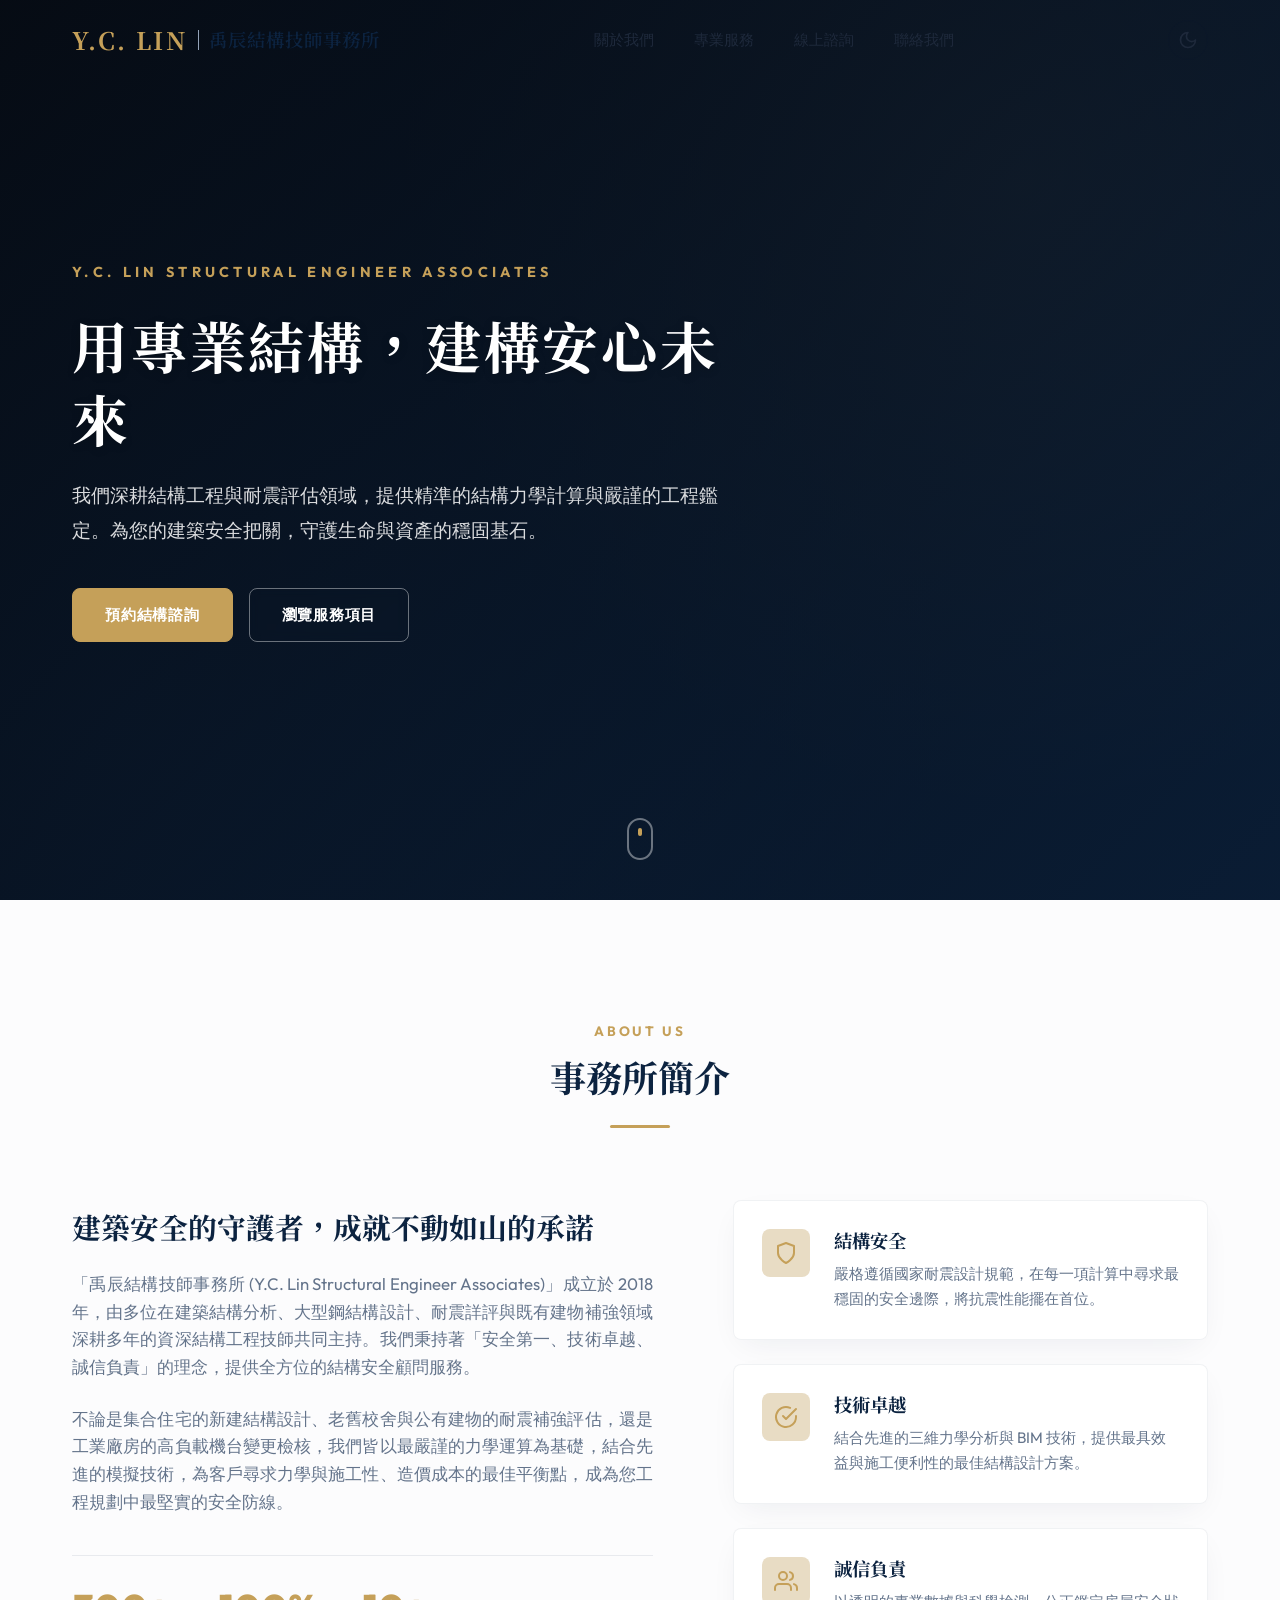
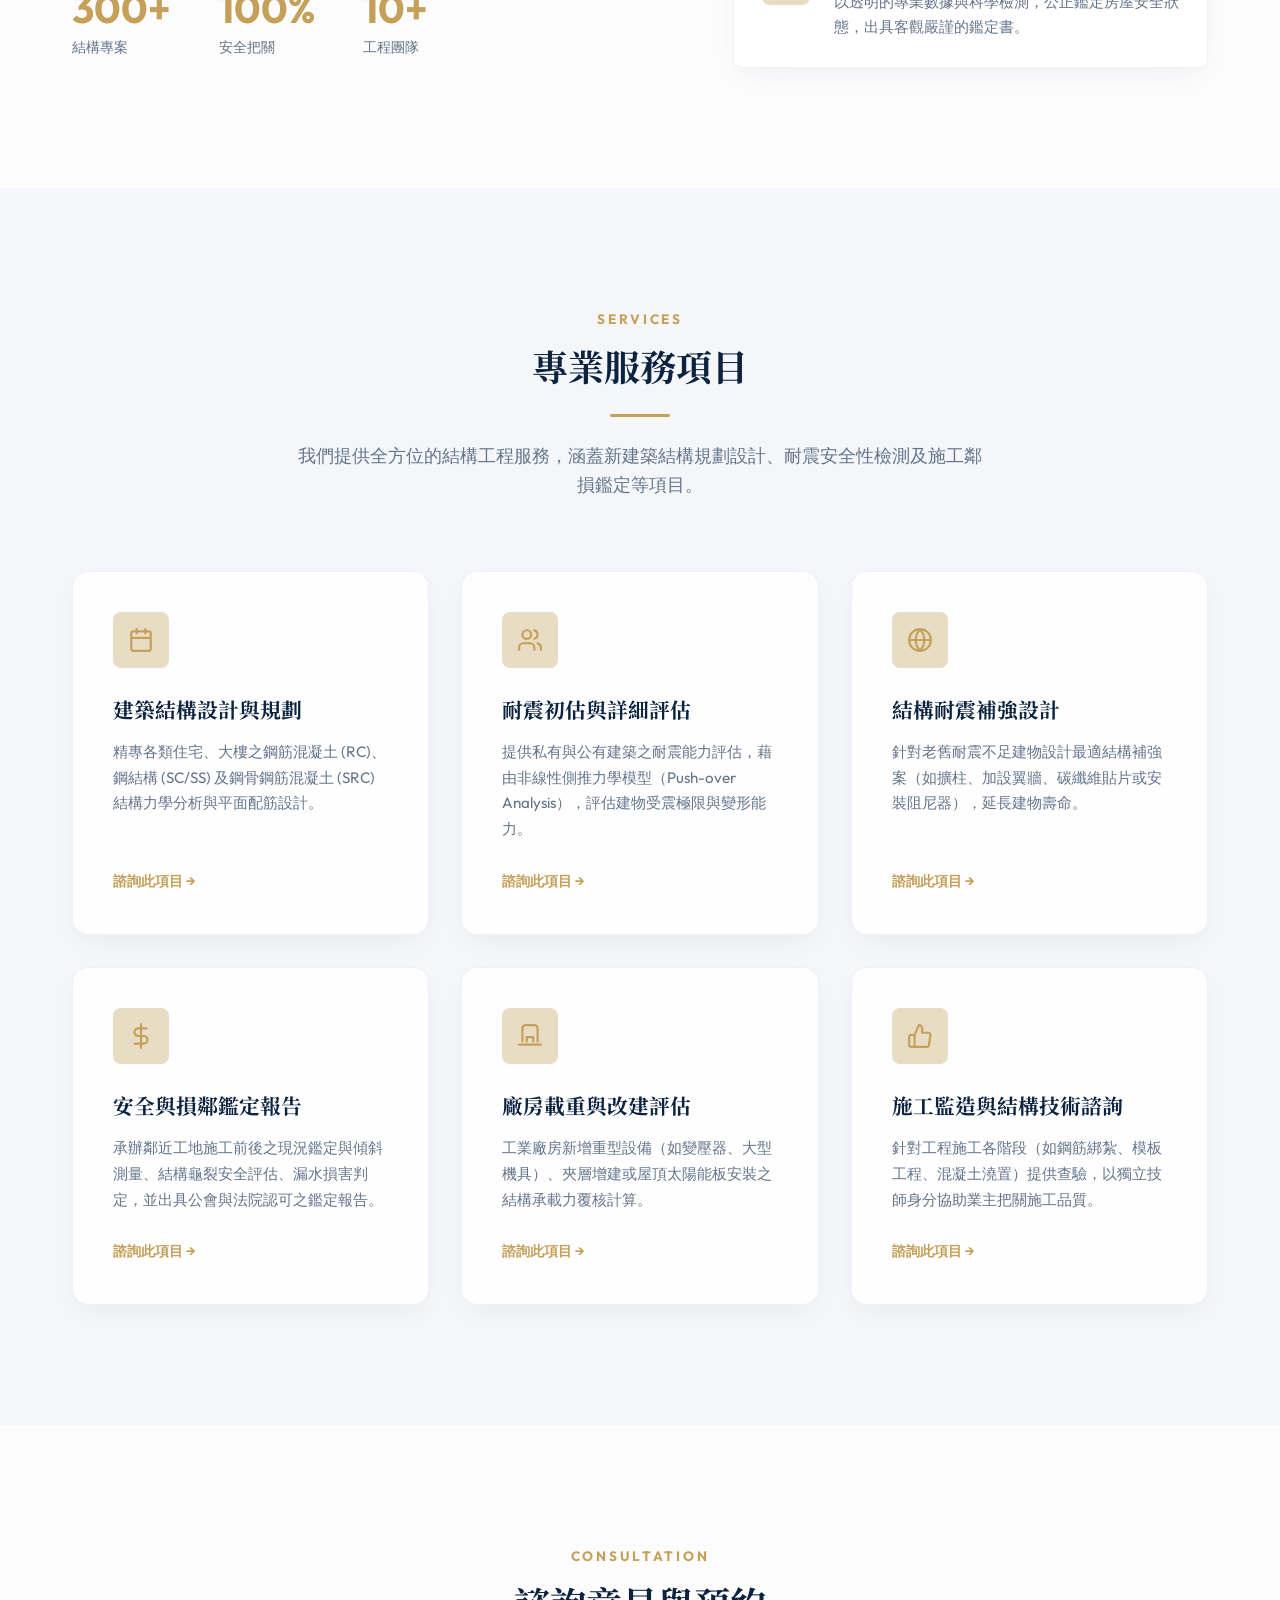
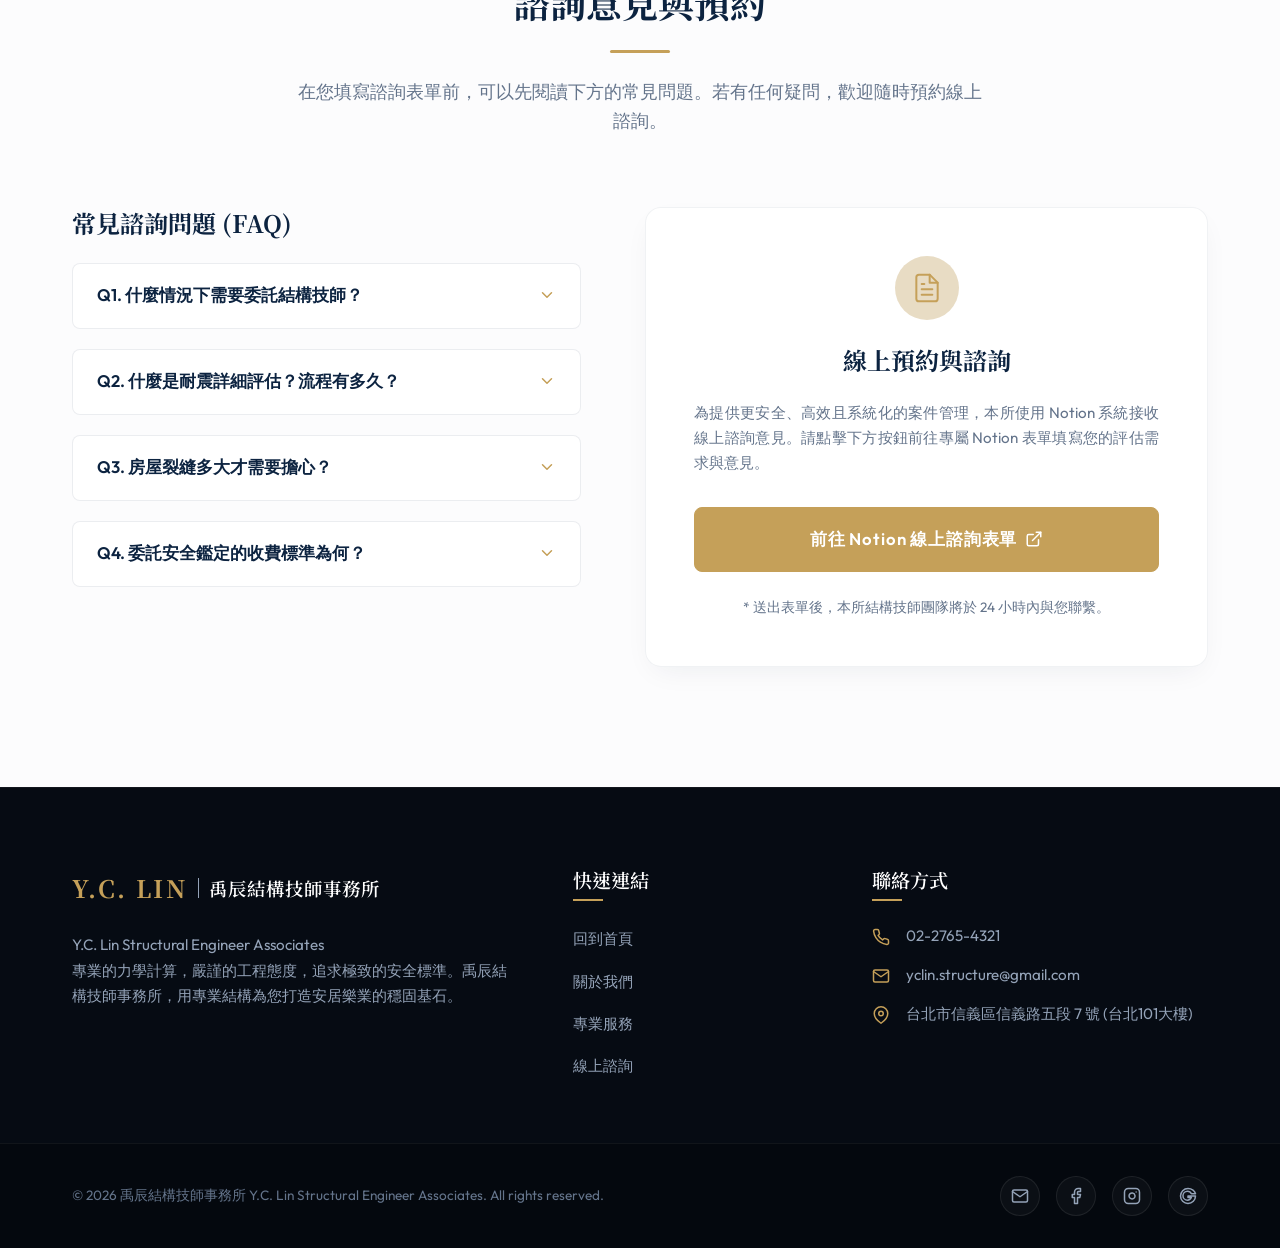
==== index.html @ 9cca3ac1 "add current web files" ====
<!DOCTYPE html>
<html lang="zh-TW">
<head>
    <meta charset="UTF-8">
    <meta name="viewport" content="width=device-width, initial-scale=1.0">
    <meta name="description" content="禹辰結構技師事務所 (Y.C. Lin Structural Engineer Associates) - 提供專業建築結構設計、耐震能力評估、結構補強、安全與損鄰鑑定及施工監造服務。">
    <title>禹辰結構技師事務所 | Y.C. Lin Structural Engineer Associates</title>
    <!-- Google Fonts -->
    <link rel="preconnect" href="https://fonts.googleapis.com">
    <link rel="preconnect" href="https://fonts.gstatic.com" crossorigin>
    <link href="https://fonts.googleapis.com/css2?family=Montserrat:wght@300;400;500;600;700&family=Noto+Serif+TC:wght@400;600;700&family=Outfit:wght@300;400;500;600;700&display=swap" rel="stylesheet">
    <!-- CSS Stylesheet -->
    <link rel="stylesheet" href="style.css">
</head>
<body>
    <!-- Navigation Bar -->
    <header class="navbar-container" id="home">
        <div class="navbar-content max-width-wrapper">
            <a href="#home" class="logo-link">
                <span class="logo-text-en">Y.C. LIN</span>
                <span class="logo-divider"></span>
                <span class="logo-text-zh">禹辰結構技師事務所</span>
            </a>
            
            <nav class="nav-menu" id="navMenu">
                <a href="#about" class="nav-link">關於我們</a>
                <a href="#services" class="nav-link">專業服務</a>
                <a href="#consultation" class="nav-link">線上諮詢</a>
                <a href="#contact" class="nav-link">聯絡我們</a>
            </nav>

            <div class="nav-actions">
                <!-- Theme Toggle Button -->
                <button id="themeToggle" class="theme-toggle-btn" aria-label="切換深淺色主題">
                    <!-- Sun Icon -->
                    <svg class="sun-icon" xmlns="http://www.w3.org/2000/svg" viewBox="0 0 24 24" fill="none" stroke="currentColor" stroke-width="2" stroke-linecap="round" stroke-linejoin="round">
                        <circle cx="12" cy="12" r="4"></circle>
                        <path d="M12 2v2"></path>
                        <path d="M12 20v2"></path>
                        <path d="M4.93 4.93l1.41 1.41"></path>
                        <path d="M17.66 17.66l1.41 1.41"></path>
                        <path d="M2 12h2"></path>
                        <path d="M20 12h2"></path>
                        <path d="M6.34 17.66l-1.41 1.41"></path>
                        <path d="M19.07 4.93l-1.41 1.41"></path>
                    </svg>
                    <!-- Moon Icon -->
                    <svg class="moon-icon" xmlns="http://www.w3.org/2000/svg" viewBox="0 0 24 24" fill="none" stroke="currentColor" stroke-width="2" stroke-linecap="round" stroke-linejoin="round">
                        <path d="M12 3a6 6 0 0 0 9 9 9 9 0 1 1-9-9Z"></path>
                    </svg>
                </button>
                
                <!-- Mobile Menu Button -->
                <button class="mobile-menu-btn" id="mobileMenuBtn" aria-label="開啟選單">
                    <span class="hamburger-bar"></span>
                    <span class="hamburger-bar"></span>
                    <span class="hamburger-bar"></span>
                </button>
            </div>
        </div>
    </header>

    <main>
        <!-- Hero Section -->
        <section class="hero-section">
            <div class="hero-overlay"></div>
            <div class="hero-content max-width-wrapper">
                <div class="hero-text-container">
                    <span class="hero-tagline scroll-reveal">Y.C. LIN STRUCTURAL ENGINEER ASSOCIATES</span>
                    <h1 class="hero-title scroll-reveal">用專業結構，建構安心未來</h1>
                    <p class="hero-description scroll-reveal">
                        我們深耕結構工程與耐震評估領域，提供精準的結構力學計算與嚴謹的工程鑑定。為您的建築安全把關，守護生命與資產的穩固基石。
                    </p>
                    <div class="hero-cta scroll-reveal">
                        <a href="#consultation" class="btn btn-primary">預約結構諮詢</a>
                        <a href="#services" class="btn btn-secondary">瀏覽服務項目</a>
                    </div>
                </div>
            </div>
            <!-- Scroll Indicator -->
            <div class="scroll-indicator">
                <a href="#about" aria-label="向下滾動">
                    <span class="scroll-mouse">
                        <span class="scroll-wheel"></span>
                    </span>
                </a>
            </div>
        </section>

        <!-- About Section (事務所簡介) -->
        <section id="about" class="about-section section-padding">
            <div class="max-width-wrapper">
                <div class="section-header text-center">
                    <span class="section-subtitle">ABOUT US</span>
                    <h2 class="section-title">事務所簡介</h2>
                    <div class="title-divider"></div>
                </div>

                <div class="about-grid">
                    <div class="about-text-content scroll-reveal-left">
                        <h3 class="about-heading">建築安全的守護者，成就不動如山的承諾</h3>
                        <p class="about-paragraph">
                            「禹辰結構技師事務所 (Y.C. Lin Structural Engineer Associates)」成立於 2018 年，由多位在建築結構分析、大型鋼結構設計、耐震詳評與既有建物補強領域深耕多年的資深結構工程技師共同主持。我們秉持著「安全第一、技術卓越、誠信負責」的理念，提供全方位的結構安全顧問服務。
                        </p>
                        <p class="about-paragraph">
                            不論是集合住宅的新建結構設計、老舊校舍與公有建物的耐震補強評估，還是工業廠房的高負載機台變更檢核，我們皆以最嚴謹的力學運算為基礎，結合先進的模擬技術，為客戶尋求力學與施工性、造價成本的最佳平衡點，成為您工程規劃中最堅實的安全防線。
                        </p>
                        <div class="about-stats">
                            <div class="stat-item">
                                <span class="stat-number">300+</span>
                                <span class="stat-label">結構專案</span>
                            </div>
                            <div class="stat-item">
                                <span class="stat-number">100%</span>
                                <span class="stat-label">安全把關</span>
                            </div>
                            <div class="stat-item">
                                <span class="stat-number">10+</span>
                                <span class="stat-label">工程團隊</span>
                            </div>
                        </div>
                    </div>
                    
                    <div class="about-cards-container scroll-reveal-right">
                        <div class="value-card">
                            <div class="value-icon-wrapper">
                                <svg xmlns="http://www.w3.org/2000/svg" viewBox="0 0 24 24" fill="none" stroke="currentColor" stroke-width="2" stroke-linecap="round" stroke-linejoin="round">
                                    <path d="M12 22s8-4 8-10V5l-8-3-8 3v7c0 6 8 10 8 10z"></path>
                                </svg>
                            </div>
                            <div class="value-card-content">
                                <h4 class="value-card-title">結構安全</h4>
                                <p class="value-card-desc">嚴格遵循國家耐震設計規範，在每一項計算中尋求最穩固的安全邊際，將抗震性能擺在首位。</p>
                            </div>
                        </div>

                        <div class="value-card">
                            <div class="value-icon-wrapper">
                                <svg xmlns="http://www.w3.org/2000/svg" viewBox="0 0 24 24" fill="none" stroke="currentColor" stroke-width="2" stroke-linecap="round" stroke-linejoin="round">
                                    <path d="M22 11.08V12a10 10 0 1 1-5.93-9.14"></path>
                                    <polyline points="22 4 12 14.01 9 11.01"></polyline>
                                </svg>
                            </div>
                            <div class="value-card-content">
                                <h4 class="value-card-title">技術卓越</h4>
                                <p class="value-card-desc">結合先進的三維力學分析與 BIM 技術，提供最具效益與施工便利性的最佳結構設計方案。</p>
                            </div>
                        </div>

                        <div class="value-card">
                            <div class="value-icon-wrapper">
                                <svg xmlns="http://www.w3.org/2000/svg" viewBox="0 0 24 24" fill="none" stroke="currentColor" stroke-width="2" stroke-linecap="round" stroke-linejoin="round">
                                    <path d="M17 21v-2a4 4 0 0 0-4-4H5a4 4 0 0 0-4 4v2"></path>
                                    <circle cx="9" cy="7" r="4"></circle>
                                    <path d="M23 21v-2a4 4 0 0 0-3-3.87"></path>
                                    <path d="M16 3.13a4 4 0 0 1 0 7.75"></path>
                                </svg>
                            </div>
                            <div class="value-card-content">
                                <h4 class="value-card-title">誠信負責</h4>
                                <p class="value-card-desc">以透明的專業數據與科學檢測，公正鑑定房屋安全狀態，出具客觀嚴謹的鑑定書。</p>
                            </div>
                        </div>
                    </div>
                </div>
            </div>
        </section>

        <!-- Services Section (服務項目) -->
        <section id="services" class="services-section section-padding alt-bg">
            <div class="max-width-wrapper">
                <div class="section-header text-center">
                    <span class="section-subtitle">SERVICES</span>
                    <h2 class="section-title">專業服務項目</h2>
                    <div class="title-divider"></div>
                    <p class="section-description">
                        我們提供全方位的結構工程服務，涵蓋新建築結構規劃設計、耐震安全性檢測及施工鄰損鑑定等項目。
                    </p>
                </div>

                <div class="services-grid">
                    <!-- Service 1 -->
                    <div class="service-card scroll-reveal">
                        <div class="service-icon">
                            <svg xmlns="http://www.w3.org/2000/svg" viewBox="0 0 24 24" fill="none" stroke="currentColor" stroke-width="2" stroke-linecap="round" stroke-linejoin="round">
                                <rect x="3" y="4" width="18" height="18" rx="2" ry="2"></rect>
                                <line x1="16" y1="2" x2="16" y2="6"></line>
                                <line x1="8" y1="2" x2="8" y2="6"></line>
                                <line x1="3" y1="10" x2="21" y2="10"></line>
                            </svg>
                        </div>
                        <h3 class="service-card-title">建築結構設計與規劃</h3>
                        <p class="service-card-desc">
                            精專各類住宅、大樓之鋼筋混凝土 (RC)、鋼結構 (SC/SS) 及鋼骨鋼筋混凝土 (SRC) 結構力學分析與平面配筋設計。
                        </p>
                        <a href="#consultation" class="service-link">諮詢此項目 &rarr;</a>
                    </div>

                    <!-- Service 2 -->
                    <div class="service-card scroll-reveal">
                        <div class="service-icon">
                            <svg xmlns="http://www.w3.org/2000/svg" viewBox="0 0 24 24" fill="none" stroke="currentColor" stroke-width="2" stroke-linecap="round" stroke-linejoin="round">
                                <path d="M16 21v-2a4 4 0 0 0-4-4H6a4 4 0 0 0-4 4v2"></path>
                                <circle cx="9" cy="7" r="4"></circle>
                                <path d="M22 21v-2a4 4 0 0 0-3-3.87"></path>
                                <path d="M16 3.13a4 4 0 0 1 0 7.75"></path>
                            </svg>
                        </div>
                        <h3 class="service-card-title">耐震初估與詳細評估</h3>
                        <p class="service-card-desc">
                            提供私有與公有建築之耐震能力評估，藉由非線性側推力學模型（Push-over Analysis），評估建物受震極限與變形能力。
                        </p>
                        <a href="#consultation" class="service-link">諮詢此項目 &rarr;</a>
                    </div>

                    <!-- Service 3 -->
                    <div class="service-card scroll-reveal">
                        <div class="service-icon">
                            <svg xmlns="http://www.w3.org/2000/svg" viewBox="0 0 24 24" fill="none" stroke="currentColor" stroke-width="2" stroke-linecap="round" stroke-linejoin="round">
                                <circle cx="12" cy="12" r="10"></circle>
                                <path d="M12 2a15.3 15.3 0 0 1 4 10 15.3 15.3 0 0 1-4 10 15.3 15.3 0 0 1-4-10 15.3 15.3 0 0 1 4-10z"></path>
                                <path d="M2 12h20"></path>
                            </svg>
                        </div>
                        <h3 class="service-card-title">結構耐震補強設計</h3>
                        <p class="service-card-desc">
                            針對老舊耐震不足建物設計最適結構補強案（如擴柱、加設翼牆、碳纖維貼片或安裝阻尼器），延長建物壽命。
                        </p>
                        <a href="#consultation" class="service-link">諮詢此項目 &rarr;</a>
                    </div>

                    <!-- Service 4 -->
                    <div class="service-card scroll-reveal">
                        <div class="service-icon">
                            <svg xmlns="http://www.w3.org/2000/svg" viewBox="0 0 24 24" fill="none" stroke="currentColor" stroke-width="2" stroke-linecap="round" stroke-linejoin="round">
                                <line x1="12" y1="1" x2="12" y2="23"></line>
                                <path d="M17 5H9.5a3.5 3.5 0 0 0 0 7h5a3.5 3.5 0 0 1 0 7H6"></path>
                            </svg>
                        </div>
                        <h3 class="service-card-title">安全與損鄰鑑定報告</h3>
                        <p class="service-card-desc">
                            承辦鄰近工地施工前後之現況鑑定與傾斜測量、結構龜裂安全評估、漏水損害判定，並出具公會與法院認可之鑑定報告。
                        </p>
                        <a href="#consultation" class="service-link">諮詢此項目 &rarr;</a>
                    </div>

                    <!-- Service 5 -->
                    <div class="service-card scroll-reveal">
                        <div class="service-icon">
                            <svg xmlns="http://www.w3.org/2000/svg" viewBox="0 0 24 24" fill="none" stroke="currentColor" stroke-width="2" stroke-linecap="round" stroke-linejoin="round">
                                <path d="M2 20h20"></path>
                                <path d="M5 17V5a3 3 0 0 1 3-3h8a3 3 0 0 1 3 3v12"></path>
                                <path d="M9 17v-4h6v4"></path>
                            </svg>
                        </div>
                        <h3 class="service-card-title">廠房載重與改建評估</h3>
                        <p class="service-card-desc">
                            工業廠房新增重型設備（如變壓器、大型機具）、夾層增建或屋頂太陽能板安裝之結構承載力覆核計算。
                        </p>
                        <a href="#consultation" class="service-link">諮詢此項目 &rarr;</a>
                    </div>

                    <!-- Service 6 -->
                    <div class="service-card scroll-reveal">
                        <div class="service-icon">
                            <svg xmlns="http://www.w3.org/2000/svg" viewBox="0 0 24 24" fill="none" stroke="currentColor" stroke-width="2" stroke-linecap="round" stroke-linejoin="round">
                                <path d="M14 9V5a3 3 0 0 0-3-3l-4 9v11h11.28a2 2 0 0 0 2-1.7l1.38-9a2 2 0 0 0-2-2.3zM7 22H4a2 2 0 0 1-2-2v-7a2 2 0 0 1 2-2h3"></path>
                            </svg>
                        </div>
                        <h3 class="service-card-title">施工監造與結構技術諮詢</h3>
                        <p class="service-card-desc">
                            針對工程施工各階段（如鋼筋綁紮、模板工程、混凝土澆置）提供查驗，以獨立技師身分協助業主把關施工品質。
                        </p>
                        <a href="#consultation" class="service-link">諮詢此項目 &rarr;</a>
                    </div>
                </div>
            </div>
        </section>

        <!-- Consultation & FAQ Section (諮詢意見) -->
        <section id="consultation" class="consultation-section section-padding">
            <div class="max-width-wrapper">
                <div class="section-header text-center">
                    <span class="section-subtitle">CONSULTATION</span>
                    <h2 class="section-title">諮詢意見與預約</h2>
                    <div class="title-divider"></div>
                    <p class="section-description">
                        在您填寫諮詢表單前，可以先閱讀下方的常見問題。若有任何疑問，歡迎隨時預約線上諮詢。
                    </p>
                </div>

                <div class="consultation-grid">
                    <!-- FAQ Accordion -->
                    <div class="faq-container scroll-reveal-left">
                        <h3 class="consultation-subheading">常見諮詢問題 (FAQ)</h3>
                        
                        <div class="faq-list">
                            <div class="faq-item">
                                <button class="faq-question">
                                    <span>Q1. 什麼情況下需要委託結構技師？</span>
                                    <svg class="faq-icon" xmlns="http://www.w3.org/2000/svg" viewBox="0 0 24 24" fill="none" stroke="currentColor" stroke-width="2" stroke-linecap="round" stroke-linejoin="round">
                                        <polyline points="6 9 12 15 18 9"></polyline>
                                    </svg>
                                </button>
                                <div class="faq-answer">
                                    <p>當您計劃進行建築新建、舊屋增建/改建、室內裝修敲除牆面、廠房新增重型設備，或是房屋出現大範圍異常裂縫、傾斜時，皆需要結構技師進行專業力學評估，以確保整體構造安全。</p>
                                </div>
                            </div>

                            <div class="faq-item">
                                <button class="faq-question">
                                    <span>Q2. 什麼是耐震詳細評估？流程有多久？</span>
                                    <svg class="faq-icon" xmlns="http://www.w3.org/2000/svg" viewBox="0 0 24 24" fill="none" stroke="currentColor" stroke-width="2" stroke-linecap="round" stroke-linejoin="round">
                                        <polyline points="6 9 12 15 18 9"></polyline>
                                    </svg>
                                </button>
                                <div class="faq-answer">
                                    <p>耐震詳細評估是利用鑽心取樣檢測混凝土強度、掃描鋼筋配置，並結合電腦力學模型進行模擬分析。整個過程包含現場檢測與分析報告，約需 15 至 30 個工作天，視建築物規模而定。</p>
                                </div>
                            </div>

                            <div class="faq-item">
                                <button class="faq-question">
                                    <span>Q3. 房屋裂縫多大才需要擔心？</span>
                                    <svg class="faq-icon" xmlns="http://www.w3.org/2000/svg" viewBox="0 0 24 24" fill="none" stroke="currentColor" stroke-width="2" stroke-linecap="round" stroke-linejoin="round">
                                        <polyline points="6 9 12 15 18 9"></polyline>
                                    </svg>
                                </button>
                                <div class="faq-answer">
                                    <p>一般表面粉刷層的細微裂縫（小於 0.3mm）通常不影響結構安全。但若裂縫寬度大於 0.3mm，且出現在梁、柱、剪力牆上，或是呈現 45 度角斜向裂縫，建議立即預約結構技師到府進行安全勘查。</p>
                                </div>
                            </div>

                            <div class="faq-item">
                                <button class="faq-question">
                                    <span>Q4. 委託安全鑑定的收費標準為何？</span>
                                    <svg class="faq-icon" xmlns="http://www.w3.org/2000/svg" viewBox="0 0 24 24" fill="none" stroke="currentColor" stroke-width="2" stroke-linecap="round" stroke-linejoin="round">
                                        <polyline points="6 9 12 15 18 9"></polyline>
                                    </svg>
                                </button>
                                <div class="faq-answer">
                                    <p>初步現場勘查通常按單次顧問費與交通費計費。若需出具正式蓋有技師印章的「結構安全鑑定報告書」，收費則會依據中華民國結構工程技師公會之收費標準，視建物面積、檢測項目與複雜度進行專案報價。</p>
                                </div>
                            </div>
                        </div>
                    </div>

                    <!-- Consultation Notion Form Link Card -->
                    <div class="form-container scroll-reveal-right text-center" style="display: flex; flex-direction: column; justify-content: center; align-items: center;">
                        <div class="form-notion-icon-wrapper">
                            <svg xmlns="http://www.w3.org/2000/svg" viewBox="0 0 24 24" fill="none" stroke="currentColor" stroke-width="1.5" stroke-linecap="round" stroke-linejoin="round" class="notion-link-svg">
                                <path d="M14 2H6a2 2 0 0 0-2 2v16a2 2 0 0 0 2 2h12a2 2 0 0 0 2-2V8z"></path>
                                <polyline points="14 2 14 8 20 8"></polyline>
                                <line x1="16" y1="13" x2="8" y2="13"></line>
                                <line x1="16" y1="17" x2="8" y2="17"></line>
                                <polyline points="10 9 9 9 8 9"></polyline>
                            </svg>
                        </div>
                        <h3 class="consultation-subheading">線上預約與諮詢</h3>
                        <p class="form-intro" style="margin-bottom: 2rem; text-align: justify;">
                            為提供更安全、高效且系統化的案件管理，本所使用 Notion 系統接收線上諮詢意見。請點擊下方按鈕前往專屬 Notion 表單填寫您的評估需求與意見。
                        </p>
                        <a href="https://yclinstructure.notion.site/3895ab5563a68017bbf6ee300d6bb6e9?pvs=105" target="_blank" rel="noopener noreferrer" class="btn btn-primary btn-block" style="padding: 1.1rem 2rem; font-size: 1.05rem; display: flex; align-items: center; justify-content: center; gap: 8px;">
                            <span>前往 Notion 線上諮詢表單</span>
                            <svg xmlns="http://www.w3.org/2000/svg" viewBox="0 0 24 24" fill="none" stroke="currentColor" stroke-width="2" stroke-linecap="round" stroke-linejoin="round" style="width: 18px; height: 18px;">
                                <path d="M18 13v6a2 2 0 0 1-2 2H5a2 2 0 0 1-2-2V8a2 2 0 0 1 2-2h6"></path>
                                <polyline points="15 3 21 3 21 9"></polyline>
                                <line x1="10" y1="14" x2="21" y2="3"></line>
                            </svg>
                        </a>
                        <p class="form-note" style="margin-top: 1.5rem; font-size: 0.85rem; color: var(--text-muted);">
                            * 送出表單後，本所結構技師團隊將於 24 小時內與您聯繫。
                        </p>
                    </div>
                </div>
            </div>
        </section>
    </main>

    <!-- Footer (聯絡方式) -->
    <footer id="contact" class="footer-container">
        <div class="footer-top max-width-wrapper">
            <div class="footer-brand scroll-reveal">
                <a href="#home" class="logo-link footer-logo">
                    <span class="logo-text-en">Y.C. LIN</span>
                    <span class="logo-divider"></span>
                    <span class="logo-text-zh">禹辰結構技師事務所</span>
                </a>
                <p class="footer-brand-desc">
                    Y.C. Lin Structural Engineer Associates<br>
                    專業的力學計算，嚴謹的工程態度，追求極致的安全標準。禹辰結構技師事務所，用專業結構為您打造安居樂業的穩固基石。
                </p>
            </div>

            <div class="footer-links scroll-reveal">
                <h4 class="footer-heading">快速連結</h4>
                <ul class="footer-links-list">
                    <li><a href="#home">回到首頁</a></li>
                    <li><a href="#about">關於我們</a></li>
                    <li><a href="#services">專業服務</a></li>
                    <li><a href="#consultation">線上諮詢</a></li>
                </ul>
            </div>

            <div class="footer-contact scroll-reveal">
                <h4 class="footer-heading">聯絡方式</h4>
                <ul class="footer-contact-list">
                    <li>
                        <svg xmlns="http://www.w3.org/2000/svg" viewBox="0 0 24 24" fill="none" stroke="currentColor" stroke-width="2" stroke-linecap="round" stroke-linejoin="round">
                            <path d="M22 16.92v3a2 2 0 0 1-2.18 2 19.79 19.79 0 0 1-8.63-3.07 19.5 19.5 0 0 1-6-6 19.79 19.79 0 0 1-3.07-8.67A2 2 0 0 1 4.11 2h3a2 2 0 0 1 2 1.72 12.84 12.84 0 0 0 .7 2.81 2 2 0 0 1-.45 2.11L8.09 9.91a16 16 0 0 0 6 6l1.27-1.27a2 2 0 0 1 2.11-.45 12.84 12.84 0 0 0 2.81.7A2 2 0 0 1 22 16.92z"></path>
                        </svg>
                        <span>02-2765-4321</span>
                    </li>
                    <li>
                        <svg xmlns="http://www.w3.org/2000/svg" viewBox="0 0 24 24" fill="none" stroke="currentColor" stroke-width="2" stroke-linecap="round" stroke-linejoin="round">
                            <path d="M4 4h16c1.1 0 2 .9 2 2v12c0 1.1-.9 2-2 2H4c-1.1 0-2-.9-2-2V6c0-1.1.9-2 2-2z"></path>
                            <polyline points="22,6 12,13 2,6"></polyline>
                        </svg>
                        <span>yclin.structure@gmail.com</span>
                    </li>
                    <li>
                        <svg xmlns="http://www.w3.org/2000/svg" viewBox="0 0 24 24" fill="none" stroke="currentColor" stroke-width="2" stroke-linecap="round" stroke-linejoin="round">
                            <path d="M21 10c0 7-9 13-9 13s-9-6-9-13a9 9 0 0 1 18 0z"></path>
                            <circle cx="12" cy="10" r="3"></circle>
                        </svg>
                        <span>台北市信義區信義路五段 7 號 (台北101大樓)</span>
                    </li>
                </ul>
            </div>
        </div>

        <div class="footer-bottom">
            <div class="footer-bottom-content max-width-wrapper">
                <p class="copyright-text">&copy; 2026 禹辰結構技師事務所 Y.C. Lin Structural Engineer Associates. All rights reserved.</p>
                
                <!-- Social Media Links -->
                <div class="footer-social-links">
                    <!-- Email Link -->
                    <a href="mailto:yclin.structure@gmail.com" class="social-icon-link" aria-label="Email 聯絡我們">
                        <svg xmlns="http://www.w3.org/2000/svg" viewBox="0 0 24 24" fill="none" stroke="currentColor" stroke-width="2" stroke-linecap="round" stroke-linejoin="round">
                            <path d="M4 4h16c1.1 0 2 .9 2 2v12c0 1.1-.9 2-2 2H4c-1.1 0-2-.9-2-2V6c0-1.1.9-2 2-2z"></path>
                            <polyline points="22,6 12,13 2,6"></polyline>
                        </svg>
                    </a>
                    <!-- Facebook Link -->
                    <a href="https://facebook.com" target="_blank" rel="noopener noreferrer" class="social-icon-link" aria-label="Facebook 專頁">
                        <svg xmlns="http://www.w3.org/2000/svg" viewBox="0 0 24 24" fill="none" stroke="currentColor" stroke-width="2" stroke-linecap="round" stroke-linejoin="round">
                            <path d="M18 2h-3a5 5 0 0 0-5 5v3H7v4h3v8h4v-8h3l1-4h-4V7a1 1 0 0 1 1-1h3z"></path>
                        </svg>
                    </a>
                    <!-- Instagram Link -->
                    <a href="https://instagram.com" target="_blank" rel="noopener noreferrer" class="social-icon-link" aria-label="Instagram 帳號">
                        <svg xmlns="http://www.w3.org/2000/svg" viewBox="0 0 24 24" fill="none" stroke="currentColor" stroke-width="2" stroke-linecap="round" stroke-linejoin="round">
                            <rect x="2" y="2" width="20" height="20" rx="5" ry="5"></rect>
                            <path d="M16 11.37A4 4 0 1 1 12.63 8 4 4 0 0 1 16 11.37z"></path>
                            <line x1="17.5" y1="6.5" x2="17.51" y2="6.5"></line>
                        </svg>
                    </a>
                    <!-- Threads Link -->
                    <a href="https://threads.net" target="_blank" rel="noopener noreferrer" class="social-icon-link" aria-label="Threads 帳號">
                        <svg xmlns="http://www.w3.org/2000/svg" viewBox="0 0 24 24" fill="none" stroke="currentColor" stroke-width="2" stroke-linecap="round" stroke-linejoin="round">
                            <path d="M12 2C6.48 2 2 6.48 2 12s4.48 10 10 10 10-4.48 10-10H12v2h4.5c-.8 2-2.8 3.5-5.2 3.5-3.3 0-6-2.7-6-6s2.7-6 6-6c2.4 0 4.4 1.5 5.2 3.5H22C21.3 5.4 17.2 2 12 2Z"></path>
                        </svg>
                    </a>
                </div>
            </div>
        </div>
    </footer>

    <!-- JavaScript File -->
    <script src="script.js"></script>
</body>
</html>
---- style.css ----
/* ==========================================================================
   Design Tokens & CSS Variables
   ========================================================================== */
:root {
    /* Color Palette - Light Mode (Default) */
    --primary: #0c2340;          /* Deep Luxury Navy */
    --primary-light: #1d3557;    /* Slate Navy */
    --accent: #c5a059;           /* Sophisticated Warm Gold */
    --accent-hover: #b48e47;     /* Darker Gold for hover state */
    --accent-light: #e8dcc4;    /* Pastel Gold tint */
    
    --bg-main: #fcfcfd;          /* Soft Off-White */
    --bg-alt: #f4f6f9;           /* Pale Cool Gray-Blue */
    --bg-nav: rgba(252, 252, 253, 0.85);
    
    --text-main: #1e293b;        /* Charcoal Black */
    --text-muted: #64748b;       /* Muted Slate Gray */
    --text-light: #94a3b8;       /* Very Light Gray */
    
    --border-color: rgba(12, 35, 64, 0.08);
    --border-focus: rgba(197, 160, 89, 0.4);
    
    --card-bg: rgba(255, 255, 255, 0.9);
    --card-border: rgba(12, 35, 64, 0.06);
    --card-shadow: 0 10px 30px -10px rgba(12, 35, 64, 0.08);
    --card-shadow-hover: 0 20px 40px -15px rgba(12, 35, 64, 0.15);
    
    --error: #ef4444;
    --error-bg: rgba(239, 68, 68, 0.06);
    --success: #10b981;
    --success-bg: rgba(16, 185, 129, 0.08);
    
    /* Layout & Utilities */
    --max-width: 1200px;
    --header-height: 80px;
    --radius-sm: 4px;
    --radius-md: 8px;
    --radius-lg: 16px;
    --radius-full: 9999px;
    --transition: all 0.35s cubic-bezier(0.25, 0.8, 0.25, 1);
    
    /* Fonts */
    --font-heading: 'Noto Serif TC', 'Playfair Display', serif;
    --font-body: 'Outfit', 'Montserrat', 'Inter', system-ui, -apple-system, sans-serif;
}

/* Color Palette - Dark Mode overrides */
body.dark-theme {
    --primary: #c5a059;          /* Gold becomes primary highlight */
    --primary-light: #e8dcc4;
    --accent: #c5a059;
    --accent-hover: #d9b46e;
    --accent-light: #322b1c;
    
    --bg-main: #060b13;          /* Dark Space Black */
    --bg-alt: #0b1320;           /* Midnight Blue */
    --bg-nav: rgba(6, 11, 19, 0.85);
    
    --text-main: #f1f5f9;        /* Off-White */
    --text-muted: #94a3b8;       /* Cool Slate Gray */
    --text-light: #64748b;
    
    --border-color: rgba(197, 160, 89, 0.15);
    --border-focus: rgba(197, 160, 89, 0.6);
    
    --card-bg: rgba(11, 19, 32, 0.7);
    --card-border: rgba(197, 160, 89, 0.1);
    --card-shadow: 0 10px 30px -10px rgba(0, 0, 0, 0.3);
    --card-shadow-hover: 0 20px 40px -15px rgba(197, 160, 89, 0.12);
    
    --error: #f87171;
    --error-bg: rgba(248, 113, 113, 0.08);
    --success: #34d399;
    --success-bg: rgba(52, 211, 153, 0.1);
}

/* ==========================================================================
   Base Styles & Reset
   ========================================================================== */
* {
    box-sizing: border-box;
    margin: 0;
    padding: 0;
}

html {
    scroll-behavior: smooth;
    font-size: 16px;
}

body {
    font-family: var(--font-body);
    background-color: var(--bg-main);
    color: var(--text-main);
    line-height: 1.65;
    transition: background-color 0.5s ease, color 0.5s ease;
    overflow-x: hidden;
    -webkit-font-smoothing: antialiased;
}

h1, h2, h3, h4, h5, h6 {
    font-family: var(--font-heading);
    font-weight: 700;
    line-height: 1.3;
}

a {
    text-decoration: none;
    color: inherit;
    transition: var(--transition);
}

button, input, select, textarea {
    font-family: inherit;
    font-size: inherit;
    color: inherit;
    outline: none;
}

button {
    cursor: pointer;
    border: none;
    background: none;
}

/* ==========================================================================
   Layout Helpers
   ========================================================================== */
.max-width-wrapper {
    max-width: var(--max-width);
    margin: 0 auto;
    padding: 0 2rem;
    width: 100%;
}

.section-padding {
    padding: 7.5rem 0;
}

.alt-bg {
    background-color: var(--bg-alt);
}

.text-center {
    text-align: center;
}

.required {
    color: var(--error);
    margin-left: 2px;
}

/* ==========================================================================
   Typography & Headers
   ========================================================================== */
.section-header {
    margin-bottom: 4.5rem;
    max-width: 700px;
    margin-left: auto;
    margin-right: auto;
}

.section-subtitle {
    font-size: 0.85rem;
    font-weight: 700;
    letter-spacing: 0.2em;
    color: var(--accent);
    text-transform: uppercase;
    display: block;
    margin-bottom: 0.75rem;
}

.section-title {
    font-size: 2.25rem;
    color: var(--primary);
    position: relative;
    margin-bottom: 1.5rem;
}

body.dark-theme .section-title {
    color: var(--text-main);
}

.title-divider {
    width: 60px;
    height: 3px;
    background-color: var(--accent);
    margin: 0 auto 1.5rem;
    border-radius: var(--radius-full);
}

.section-description {
    color: var(--text-muted);
    font-size: 1.1rem;
}

/* ==========================================================================
   Buttons
   ========================================================================== */
.btn {
    display: inline-flex;
    align-items: center;
    justify-content: center;
    padding: 0.85rem 2rem;
    font-size: 0.95rem;
    font-weight: 600;
    border-radius: var(--radius-md);
    transition: var(--transition);
    letter-spacing: 0.05em;
}

.btn-primary {
    background-color: var(--accent);
    color: #fff;
    border: 1px solid var(--accent);
}

.btn-primary:hover {
    background-color: var(--accent-hover);
    border-color: var(--accent-hover);
    transform: translateY(-2px);
    box-shadow: 0 8px 20px rgba(197, 160, 89, 0.25);
}

.btn-secondary {
    background-color: transparent;
    color: #fff;
    border: 1px solid rgba(255, 255, 255, 0.4);
    backdrop-filter: blur(5px);
}

.btn-secondary:hover {
    background-color: rgba(255, 255, 255, 0.1);
    border-color: #fff;
    transform: translateY(-2px);
}

.btn-block {
    width: 100%;
}

/* Button Loading Spinner */
.spinner {
    width: 20px;
    height: 20px;
    border: 2px solid rgba(255, 255, 255, 0.3);
    border-radius: 50%;
    border-top-color: #fff;
    animation: spin 0.8s linear infinite;
    display: none;
    margin-left: 10px;
}

@keyframes spin {
    to { transform: rotate(360deg); }
}

/* ==========================================================================
   Navigation Bar
   ========================================================================== */
.navbar-container {
    height: var(--header-height);
    position: fixed;
    top: 0;
    left: 0;
    width: 100%;
    z-index: 1000;
    background-color: transparent;
    border-bottom: 1px solid transparent;
    transition: var(--transition);
}

/* Navbar Scrolled State */
.navbar-container.scrolled {
    background-color: var(--bg-nav);
    backdrop-filter: blur(12px);
    -webkit-backdrop-filter: blur(12px);
    height: 70px;
    border-bottom: 1px solid var(--border-color);
    box-shadow: 0 4px 20px rgba(0, 0, 0, 0.02);
}

.navbar-content {
    display: flex;
    align-items: center;
    justify-content: space-between;
    height: 100%;
}

.logo-link {
    display: flex;
    align-items: center;
    font-family: var(--font-heading);
}

.logo-text-en {
    font-size: 1.5rem;
    font-weight: 700;
    letter-spacing: 0.1em;
    color: var(--accent);
}

.logo-divider {
    width: 1px;
    height: 20px;
    background-color: var(--text-light);
    margin: 0 10px;
}

.logo-text-zh {
    font-size: 1.15rem;
    font-weight: 600;
    color: var(--primary);
    letter-spacing: 0.05em;
    transition: var(--transition);
}

body.dark-theme .logo-text-zh {
    color: var(--text-main);
}

.navbar-container.scrolled .logo-text-zh {
    /* Keeps original text colors stable on scroll */
}

.nav-menu {
    display: flex;
    gap: 2.5rem;
}

.nav-link {
    font-size: 0.95rem;
    font-weight: 500;
    color: var(--text-main);
    position: relative;
    padding: 0.5rem 0;
}

/* Nav Link Hover Animation */
.nav-link::after {
    content: '';
    position: absolute;
    bottom: 0;
    left: 0;
    width: 0;
    height: 2px;
    background-color: var(--accent);
    transition: var(--transition);
}

.nav-link:hover {
    color: var(--accent);
}

.nav-link:hover::after {
    width: 100%;
}

.nav-actions {
    display: flex;
    align-items: center;
    gap: 1.25rem;
}

/* Theme Toggle Button Style */
.theme-toggle-btn {
    width: 40px;
    height: 40px;
    border-radius: var(--radius-full);
    display: flex;
    align-items: center;
    justify-content: center;
    color: var(--text-main);
    border: 1px solid var(--border-color);
    background-color: transparent;
    transition: var(--transition);
}

.theme-toggle-btn:hover {
    background-color: var(--bg-alt);
    border-color: var(--accent);
    color: var(--accent);
}

.theme-toggle-btn svg {
    width: 20px;
    height: 20px;
    transition: var(--transition);
}

/* Hide inactive icons based on theme state */
.sun-icon {
    display: none;
}

.moon-icon {
    display: block;
}

body.dark-theme .sun-icon {
    display: block;
    transform: rotate(360deg);
}

body.dark-theme .moon-icon {
    display: none;
}

/* Mobile Menu Icon */
.mobile-menu-btn {
    display: none;
    flex-direction: column;
    justify-content: space-between;
    width: 24px;
    height: 18px;
    background: transparent;
    border: none;
    z-index: 1001;
}

.hamburger-bar {
    width: 100%;
    height: 2px;
    background-color: var(--text-main);
    transition: var(--transition);
    border-radius: 1px;
}

/* Open Menu Hamburger Animation */
.mobile-menu-btn.open .hamburger-bar:nth-child(1) {
    transform: translateY(8px) rotate(45deg);
}

.mobile-menu-btn.open .hamburger-bar:nth-child(2) {
    opacity: 0;
}

.mobile-menu-btn.open .hamburger-bar:nth-child(3) {
    transform: translateY(-8px) rotate(-45deg);
}

/* ==========================================================================
   Hero Section
   ========================================================================== */
.hero-section {
    position: relative;
    height: 100vh;
    min-height: 650px;
    display: flex;
    align-items: center;
    color: #fff;
    background-color: #050d18;
    /* Soft dark business backdrop - static file uses fallback or gradient */
    background-image: radial-gradient(circle at 80% 20%, rgba(197, 160, 89, 0.15) 0%, transparent 50%),
                      radial-gradient(circle at 10% 80%, rgba(12, 35, 64, 0.6) 0%, transparent 60%);
    overflow: hidden;
}

.hero-overlay {
    position: absolute;
    top: 0;
    left: 0;
    width: 100%;
    height: 100%;
    background: linear-gradient(135deg, rgba(6, 11, 19, 0.9) 0%, rgba(12, 35, 64, 0.7) 100%);
    z-index: 1;
}

.hero-content {
    position: relative;
    z-index: 2;
}

.hero-text-container {
    max-width: 680px;
}

.hero-tagline {
    font-size: 0.9rem;
    font-weight: 700;
    letter-spacing: 0.3em;
    color: var(--accent);
    margin-bottom: 1.5rem;
    display: inline-block;
}

.hero-title {
    font-size: 3.5rem;
    font-weight: 700;
    margin-bottom: 1.5rem;
    letter-spacing: 0.05em;
    color: #ffffff;
    text-shadow: 0 2px 10px rgba(0,0,0,0.2);
}

.hero-description {
    font-size: 1.2rem;
    color: rgba(255, 255, 255, 0.85);
    margin-bottom: 2.5rem;
    line-height: 1.8;
}

.hero-cta {
    display: flex;
    gap: 1rem;
}

/* Mouse Scroll Down Indicator Animation */
.scroll-indicator {
    position: absolute;
    bottom: 2.5rem;
    left: 50%;
    transform: translateX(-50%);
    z-index: 2;
}

.scroll-mouse {
    width: 26px;
    height: 42px;
    border: 2px solid rgba(255, 255, 255, 0.4);
    border-radius: var(--radius-full);
    display: block;
    position: relative;
}

.scroll-wheel {
    width: 4px;
    height: 8px;
    background-color: var(--accent);
    border-radius: var(--radius-full);
    position: absolute;
    top: 8px;
    left: 50%;
    transform: translateX(-50%);
    animation: scroll-down 1.6s ease infinite;
}

@keyframes scroll-down {
    0% { opacity: 0; top: 6px; }
    30% { opacity: 1; }
    100% { opacity: 0; top: 18px; }
}

/* ==========================================================================
   About Section
   ========================================================================== */
.about-grid {
    display: grid;
    grid-template-columns: 1.1fr 0.9fr;
    gap: 5rem;
    align-items: center;
}

.about-heading {
    font-size: 1.8rem;
    color: var(--primary);
    margin-bottom: 1.5rem;
}

body.dark-theme .about-heading {
    color: var(--text-main);
}

.about-paragraph {
    color: var(--text-muted);
    margin-bottom: 1.5rem;
    font-size: 1.05rem;
    text-align: justify;
}

.about-stats {
    display: flex;
    gap: 3rem;
    margin-top: 2.5rem;
    border-top: 1px solid var(--border-color);
    padding-top: 2rem;
}

.stat-item {
    display: flex;
    flex-direction: column;
}

.stat-number {
    font-family: var(--font-body);
    font-size: 2.5rem;
    font-weight: 700;
    color: var(--accent);
    line-height: 1;
    margin-bottom: 0.5rem;
}

.stat-label {
    font-size: 0.9rem;
    color: var(--text-muted);
    font-weight: 500;
}

.about-cards-container {
    display: flex;
    flex-direction: column;
    gap: 1.5rem;
}

.value-card {
    background-color: var(--card-bg);
    border: 1px solid var(--card-border);
    border-radius: var(--radius-md);
    padding: 1.75rem;
    display: flex;
    gap: 1.5rem;
    box-shadow: var(--card-shadow);
    transition: var(--transition);
}

.value-card:hover {
    transform: translateY(-3px);
    box-shadow: var(--card-shadow-hover);
    border-color: var(--accent);
}

.value-icon-wrapper {
    flex-shrink: 0;
    width: 48px;
    height: 48px;
    border-radius: var(--radius-md);
    background-color: var(--accent-light);
    color: var(--accent);
    display: flex;
    align-items: center;
    justify-content: center;
}

.value-icon-wrapper svg {
    width: 24px;
    height: 24px;
}

body.dark-theme .value-icon-wrapper {
    background-color: rgba(197, 160, 89, 0.1);
    color: var(--accent);
}

.value-card-title {
    font-size: 1.15rem;
    color: var(--primary);
    margin-bottom: 0.5rem;
}

body.dark-theme .value-card-title {
    color: var(--text-main);
}

.value-card-desc {
    font-size: 0.95rem;
    color: var(--text-muted);
}

/* ==========================================================================
   Services Section
   ========================================================================== */
.services-grid {
    display: grid;
    grid-template-columns: repeat(auto-fill, minmax(350px, 1fr));
    gap: 2rem;
}

.service-card {
    background-color: var(--card-bg);
    border: 1px solid var(--card-border);
    border-radius: var(--radius-lg);
    padding: 2.5rem;
    box-shadow: var(--card-shadow);
    transition: var(--transition);
    display: flex;
    flex-direction: column;
}

.service-card:hover {
    transform: translateY(-8px);
    box-shadow: var(--card-shadow-hover);
    border-color: var(--accent);
}

.service-icon {
    width: 56px;
    height: 56px;
    border-radius: var(--radius-md);
    background-color: var(--accent-light);
    color: var(--accent);
    display: flex;
    align-items: center;
    justify-content: center;
    margin-bottom: 1.75rem;
    transition: var(--transition);
}

body.dark-theme .service-icon {
    background-color: rgba(197, 160, 89, 0.1);
}

.service-card:hover .service-icon {
    background-color: var(--accent);
    color: #ffffff;
}

.service-card svg {
    width: 26px;
    height: 26px;
}

.service-card-title {
    font-size: 1.3rem;
    color: var(--primary);
    margin-bottom: 1rem;
}

body.dark-theme .service-card-title {
    color: var(--text-main);
}

.service-card-desc {
    color: var(--text-muted);
    font-size: 0.95rem;
    margin-bottom: 1.75rem;
    flex-grow: 1;
    line-height: 1.7;
}

.service-link {
    font-size: 0.9rem;
    font-weight: 600;
    color: var(--accent);
    display: inline-flex;
    align-items: center;
    width: max-content;
}

.service-link:hover {
    color: var(--primary-light);
    transform: translateX(4px);
}

body.dark-theme .service-link:hover {
    color: #ffffff;
}

/* ==========================================================================
   Consultation & FAQ Section
   ========================================================================== */
.consultation-grid {
    display: grid;
    grid-template-columns: 0.95fr 1.05fr;
    gap: 4rem;
}

.consultation-subheading {
    font-size: 1.5rem;
    color: var(--primary);
    margin-bottom: 1.5rem;
}

body.dark-theme .consultation-subheading {
    color: var(--text-main);
}

/* Accordion FAQ */
.faq-list {
    display: flex;
    flex-direction: column;
    gap: 1.25rem;
}

.faq-item {
    border: 1px solid var(--border-color);
    border-radius: var(--radius-md);
    background-color: var(--card-bg);
    overflow: hidden;
    transition: var(--transition);
}

.faq-item.active {
    border-color: var(--accent);
    box-shadow: var(--card-shadow);
}

.faq-question {
    width: 100%;
    padding: 1.25rem 1.5rem;
    display: flex;
    align-items: center;
    justify-content: space-between;
    text-align: left;
    font-size: 1.05rem;
    font-weight: 600;
    color: var(--primary);
    transition: var(--transition);
}

body.dark-theme .faq-question {
    color: var(--text-main);
}

.faq-question:hover {
    color: var(--accent);
}

.faq-icon {
    width: 18px;
    height: 18px;
    color: var(--accent);
    transition: transform 0.35s ease;
    flex-shrink: 0;
    margin-left: 10px;
}

.faq-item.active .faq-icon {
    transform: rotate(180deg);
}

.faq-answer {
    max-height: 0;
    overflow: hidden;
    transition: max-height 0.35s ease, padding 0.35s ease;
    padding: 0 1.5rem;
    color: var(--text-muted);
    font-size: 0.95rem;
    border-top: 1px solid transparent;
}

.faq-item.active .faq-answer {
    max-height: 200px; /* Large enough for normal paragraphs */
    padding: 1rem 1.5rem 1.5rem;
    border-top: 1px solid var(--border-color);
}

/* Consultation Form Styling */
.form-container {
    background-color: var(--card-bg);
    border: 1px solid var(--card-border);
    border-radius: var(--radius-lg);
    padding: 3rem;
    box-shadow: var(--card-shadow);
}

.form-intro {
    color: var(--text-muted);
    font-size: 0.95rem;
    margin-bottom: 2rem;
}

.form-row {
    display: grid;
    grid-template-columns: 1fr 1fr;
    gap: 1.5rem;
}

.form-group {
    margin-bottom: 1.5rem;
    position: relative;
}

.form-group label {
    display: block;
    font-size: 0.9rem;
    font-weight: 600;
    color: var(--text-main);
    margin-bottom: 0.5rem;
}

.form-group input,
.form-group select,
.form-group textarea {
    width: 100%;
    padding: 0.85rem 1.2rem;
    border-radius: var(--radius-md);
    border: 1px solid var(--border-color);
    background-color: var(--bg-main);
    color: var(--text-main);
    font-size: 0.95rem;
    transition: var(--transition);
}

.form-group input:focus,
.form-group select:focus,
.form-group textarea:focus {
    border-color: var(--accent);
    box-shadow: 0 0 0 3px var(--border-focus);
    background-color: var(--bg-main);
}

.form-group select {
    appearance: none;
    -webkit-appearance: none;
    background-image: url("data:image/svg+xml;charset=utf-8,%3Csvg xmlns='http://www.w3.org/2000/svg' viewBox='0 0 24 24' fill='none' stroke='%23c5a059' stroke-width='2' stroke-linecap='round' stroke-linejoin='round'%3E%3Cpolyline points='6 9 12 15 18 9'/%3E%3C/svg%3E");
    background-repeat: no-repeat;
    background-position: right 1.2rem center;
    background-size: 16px;
    padding-right: 2.5rem;
}

.form-group textarea {
    resize: none;
}

/* Error States */
.form-group.invalid input,
.form-group.invalid select,
.form-group.invalid textarea {
    border-color: var(--error);
    background-color: var(--error-bg);
}

.error-message {
    font-size: 0.8rem;
    color: var(--error);
    display: block;
    margin-top: 0.4rem;
    opacity: 0;
    transform: translateY(-5px);
    transition: var(--transition);
    position: absolute;
    bottom: -1.25rem;
    left: 0;
}

.form-group.invalid .error-message {
    opacity: 1;
    transform: translateY(0);
}

/* Success Message Alert */
.success-message {
    background-color: var(--success-bg);
    border: 1px solid var(--success);
    color: var(--text-main);
    padding: 1.5rem;
    border-radius: var(--radius-md);
    margin-bottom: 1.5rem;
    display: none;
    gap: 1rem;
    align-items: flex-start;
    animation: fadeIn 0.4s ease forwards;
}

.success-message svg {
    width: 24px;
    height: 24px;
    color: var(--success);
    flex-shrink: 0;
}

.success-message h4 {
    color: var(--success);
    margin-bottom: 0.25rem;
    font-size: 1.05rem;
}

.success-message p {
    font-size: 0.9rem;
    color: var(--text-muted);
}

@keyframes fadeIn {
    from { opacity: 0; transform: translateY(10px); }
    to { opacity: 1; transform: translateY(0); }
}

/* ==========================================================================
   Footer Section (聯絡方式與社群連結)
   ========================================================================== */
.footer-container {
    background-color: #060b13; /* Always dark deep blue background for luxury feel */
    color: #f1f5f9;
    border-top: 1px solid rgba(255, 255, 255, 0.05);
}

.footer-top {
    display: grid;
    grid-template-columns: 1.3fr 0.7fr 1fr;
    gap: 4rem;
    padding-top: 5rem;
    padding-bottom: 4rem;
}

.footer-brand-desc {
    color: #94a3b8;
    margin-top: 1.5rem;
    font-size: 0.95rem;
    line-height: 1.7;
}

.footer-logo .logo-text-zh {
    color: #ffffff;
}

.footer-heading {
    font-family: var(--font-heading);
    font-size: 1.2rem;
    font-weight: 600;
    color: #ffffff;
    margin-bottom: 1.5rem;
    position: relative;
    padding-bottom: 0.5rem;
}

.footer-heading::after {
    content: '';
    position: absolute;
    bottom: 0;
    left: 0;
    width: 30px;
    height: 2px;
    background-color: var(--accent);
}

.footer-links-list,
.footer-contact-list {
    list-style: none;
    display: flex;
    flex-direction: column;
    gap: 1rem;
}

.footer-links-list a {
    color: #94a3b8;
    font-size: 0.95rem;
}

.footer-links-list a:hover {
    color: var(--accent);
    padding-left: 4px;
}

.footer-contact-list li {
    display: flex;
    align-items: flex-start;
    gap: 1rem;
    color: #94a3b8;
    font-size: 0.95rem;
    line-height: 1.5;
}

.footer-contact-list svg {
    width: 18px;
    height: 18px;
    color: var(--accent);
    flex-shrink: 0;
    margin-top: 3px;
}

.footer-bottom {
    border-top: 1px solid rgba(255, 255, 255, 0.05);
    padding: 2rem 0;
    background-color: #04080e;
}

.footer-bottom-content {
    display: flex;
    justify-content: space-between;
    align-items: center;
}

.copyright-text {
    font-size: 0.85rem;
    color: #64748b;
}

.footer-social-links {
    display: flex;
    gap: 1rem;
}

.social-icon-link {
    width: 40px;
    height: 40px;
    border-radius: var(--radius-full);
    background-color: rgba(255, 255, 255, 0.03);
    border: 1px solid rgba(255, 255, 255, 0.08);
    display: flex;
    align-items: center;
    justify-content: center;
    color: #94a3b8;
    transition: var(--transition);
}

.social-icon-link:hover {
    background-color: var(--accent);
    color: #ffffff;
    border-color: var(--accent);
    transform: translateY(-3px);
    box-shadow: 0 5px 15px rgba(197, 160, 89, 0.2);
}

.social-icon-link svg {
    width: 18px;
    height: 18px;
}

/* ==========================================================================
   Scroll Animations Setup
   ========================================================================== */
.scroll-reveal {
    opacity: 0;
    transform: translateY(30px);
    transition: opacity 0.8s ease, transform 0.8s ease;
}

.scroll-reveal-left {
    opacity: 0;
    transform: translateX(-40px);
    transition: opacity 0.8s ease, transform 0.8s ease;
}

.scroll-reveal-right {
    opacity: 0;
    transform: translateX(40px);
    transition: opacity 0.8s ease, transform 0.8s ease;
}

.revealed {
    opacity: 1;
    transform: translate(0, 0);
}

/* Stagger animations for multiple items */
.hero-text-container .scroll-reveal:nth-child(1) { transition-delay: 0.1s; }
.hero-text-container .scroll-reveal:nth-child(2) { transition-delay: 0.3s; }
.hero-text-container .scroll-reveal:nth-child(3) { transition-delay: 0.5s; }
.hero-text-container .scroll-reveal:nth-child(4) { transition-delay: 0.7s; }

/* ==========================================================================
   Responsive Media Queries
   ========================================================================== */
@media (max-width: 1024px) {
    .max-width-wrapper {
        padding: 0 1.5rem;
    }
    
    .hero-title {
        font-size: 3rem;
    }
    
    .about-grid {
        grid-template-columns: 1fr;
        gap: 3.5rem;
    }
    
    .consultation-grid {
        grid-template-columns: 1fr;
        gap: 3.5rem;
    }
    
    .footer-top {
        grid-template-columns: 1.2fr 1.8fr;
        gap: 3rem;
    }
    
    .footer-brand {
        grid-column: span 2;
    }
}

@media (max-width: 768px) {
    :root {
        --header-height: 70px;
    }

    .logo-text-en {
        font-size: 1.2rem;
    }

    .logo-text-zh {
        font-size: 1rem;
        white-space: nowrap;
    }

    .logo-divider {
        height: 16px;
        margin: 0 8px;
    }
    
    .section-padding {
        padding: 5rem 0;
    }
    
    .hero-title {
        font-size: 2.25rem;
    }
    
    .hero-description {
        font-size: 1.05rem;
    }
    
    .hero-cta {
        flex-direction: column;
        gap: 0.75rem;
    }
    
    .btn {
        width: 100%;
    }
    
    /* Navigation Hamburger Menu Implementation */
    .mobile-menu-btn {
        display: flex;
    }
    
    .nav-menu {
        position: fixed;
        top: 0;
        right: -100%;
        width: 80%;
        max-width: 320px;
        height: 100vh;
        background-color: var(--bg-nav);
        backdrop-filter: blur(20px);
        -webkit-backdrop-filter: blur(20px);
        box-shadow: -10px 0 30px rgba(0, 0, 0, 0.15);
        flex-direction: column;
        justify-content: center;
        align-items: center;
        gap: 2rem;
        z-index: 1000;
        transition: right 0.4s cubic-bezier(0.25, 0.8, 0.25, 1);
        border-left: 1px solid var(--border-color);
    }
    
    .nav-menu.open {
        right: 0;
    }
    
    .nav-link {
        font-size: 1.2rem;
    }
    
    /* Stats Layout */
    .about-stats {
        gap: 2rem;
        justify-content: space-around;
    }
    
    /* Grid adjustments */
    .services-grid {
        grid-template-columns: 1fr;
    }
    
    .form-row {
        grid-template-columns: 1fr;
        gap: 0;
    }
    
    .form-container {
        padding: 2rem 1.5rem;
    }
    
    .footer-top {
        grid-template-columns: 1fr;
        gap: 2.5rem;
    }
    
    .footer-brand {
        grid-column: auto;
    }
    
    .footer-bottom-content {
        flex-direction: column;
        gap: 1.5rem;
        text-align: center;
    }
}

@media (max-width: 480px) {
    .about-stats {
        flex-direction: column;
        align-items: center;
        gap: 1.5rem;
        text-align: center;
    }
    
    .value-card {
        flex-direction: column;
        gap: 1rem;
        text-align: center;
        align-items: center;
    }
}

/* Notion Form Link Card Styling */
.form-notion-icon-wrapper {
    width: 64px;
    height: 64px;
    border-radius: var(--radius-full);
    background-color: var(--accent-light);
    color: var(--accent);
    display: flex;
    align-items: center;
    justify-content: center;
    margin: 0 auto 1.5rem;
}

body.dark-theme .form-notion-icon-wrapper {
    background-color: rgba(197, 160, 89, 0.1);
}

.notion-link-svg {
    width: 32px;
    height: 32px;
}

@media (max-width: 576px) {
    .navbar-container .logo-text-en,
    .navbar-container .logo-divider {
        display: none;
    }
    
    .navbar-container .logo-text-zh {
        font-size: 1.05rem;
        white-space: nowrap;
    }
    
    .navbar-content {
        padding: 0 1rem;
    }
}
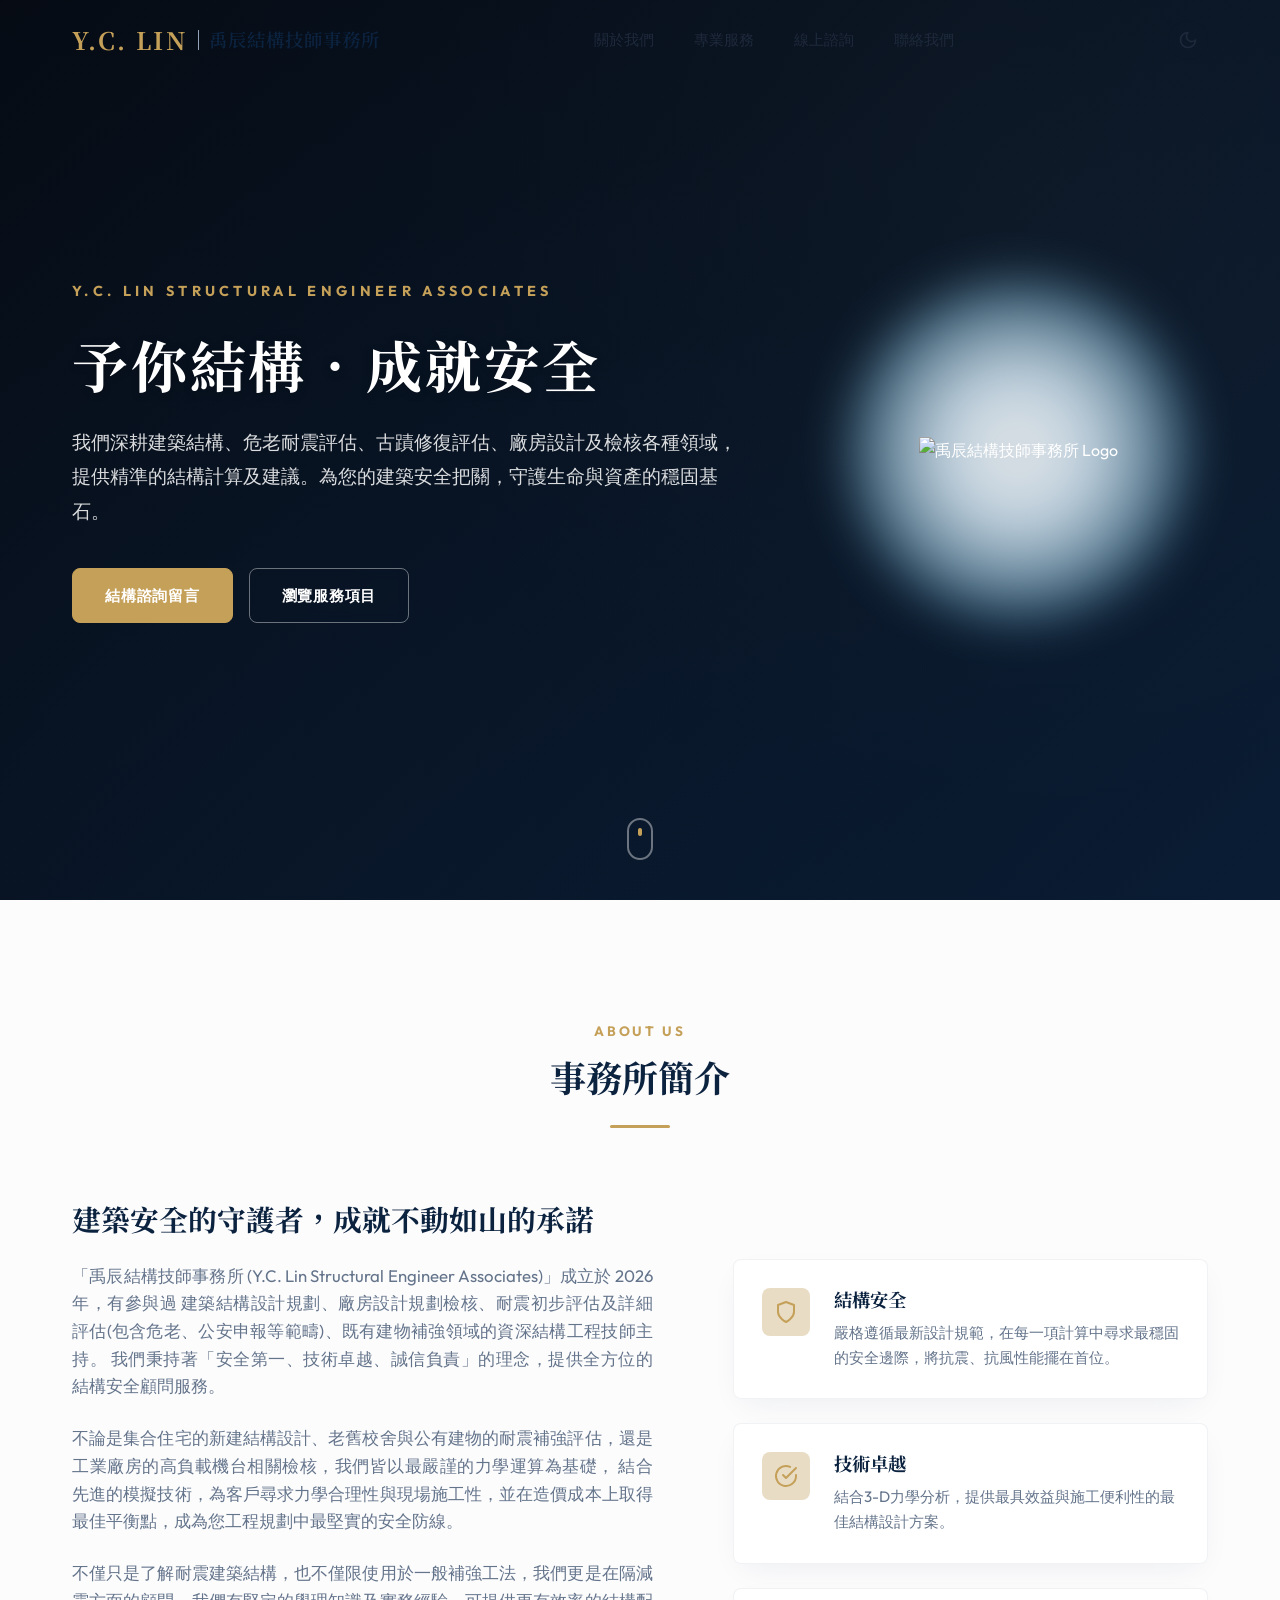
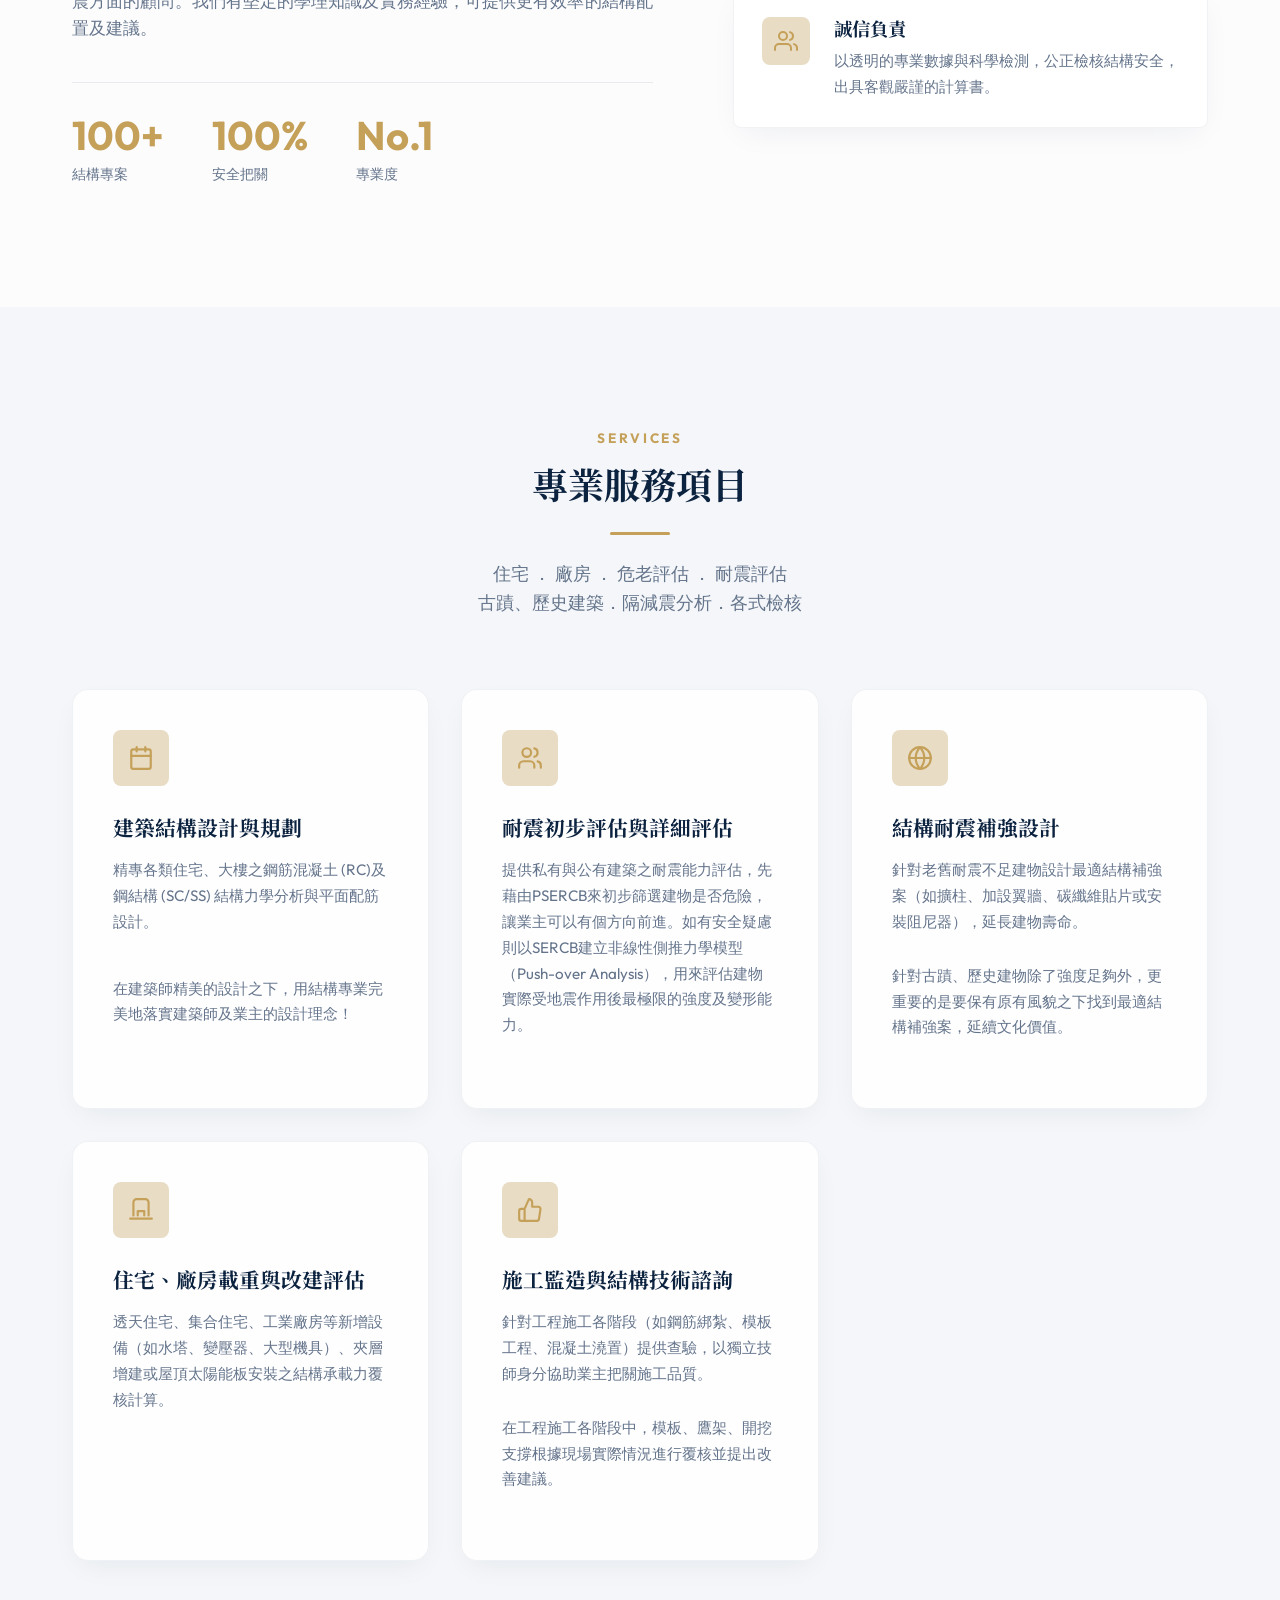
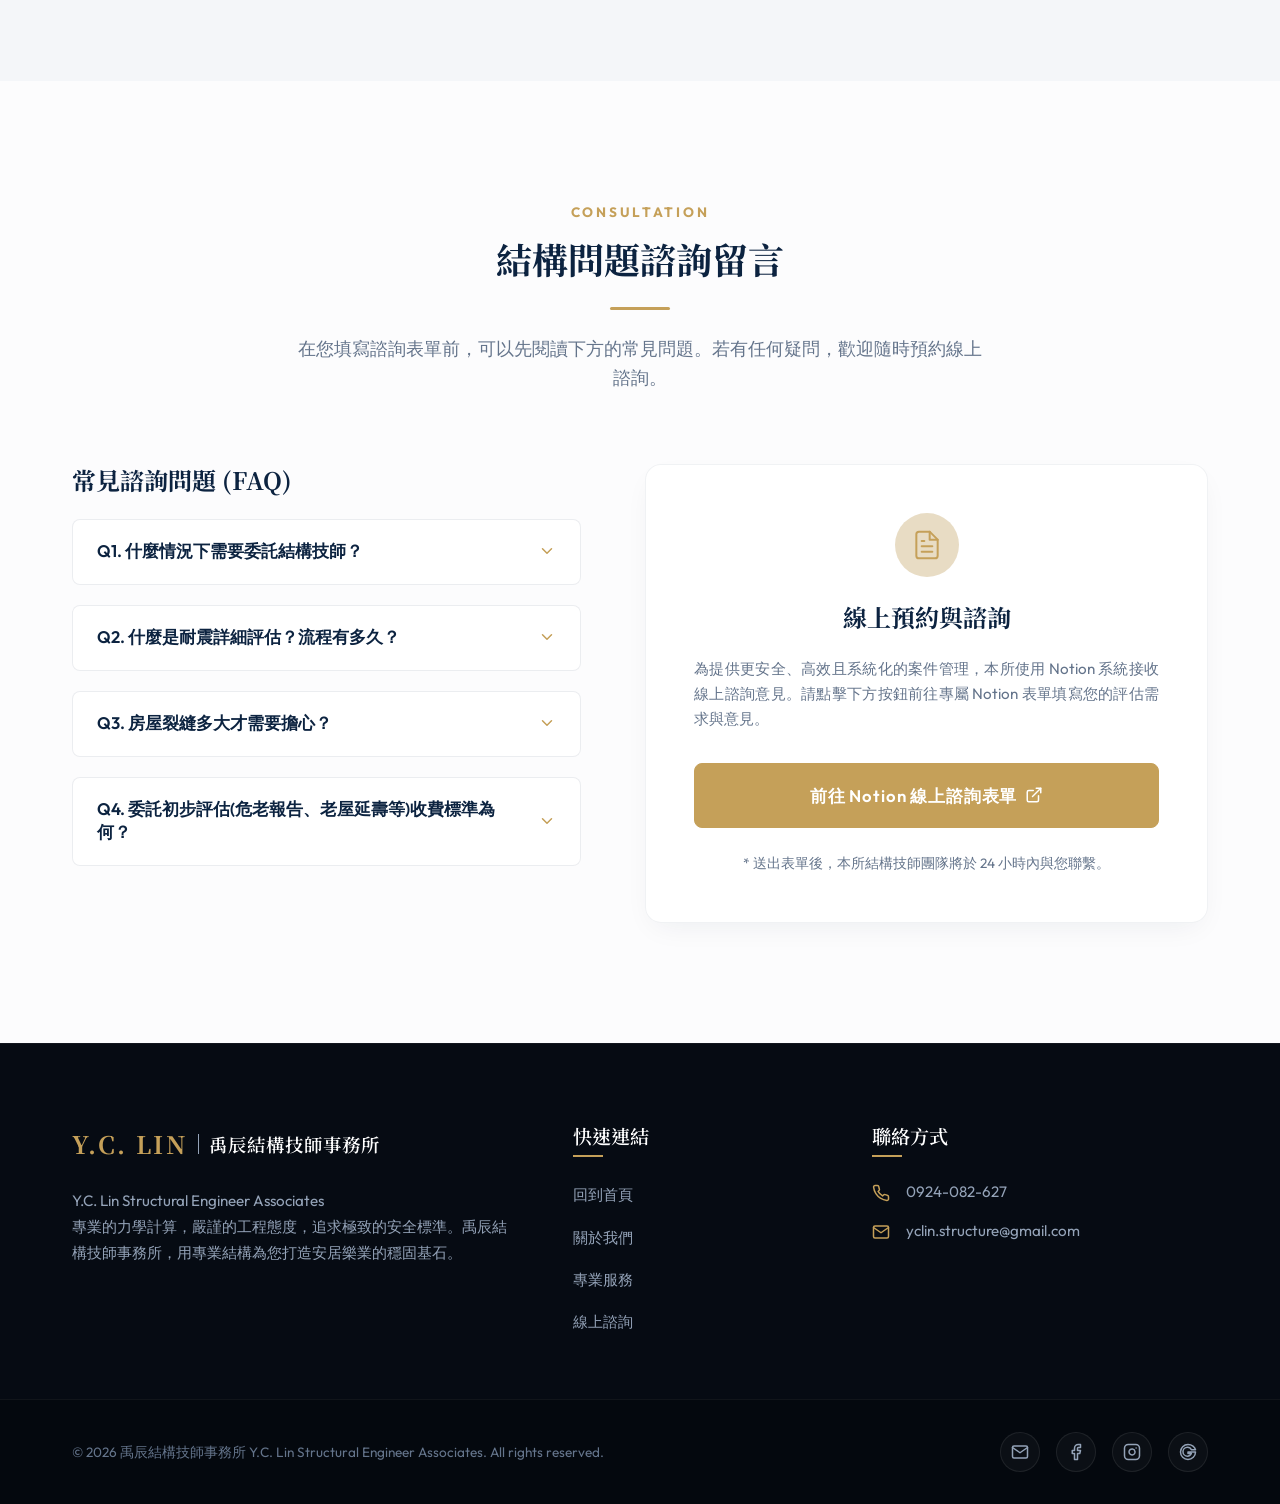
==== commit 5d9e60bf: "v1.0 finished" ====
--- a/index.html
+++ b/index.html
@@ -1,17 +1,22 @@
 <!DOCTYPE html>
 <html lang="zh-TW">
+
 <head>
     <meta charset="UTF-8">
     <meta name="viewport" content="width=device-width, initial-scale=1.0">
-    <meta name="description" content="禹辰結構技師事務所 (Y.C. Lin Structural Engineer Associates) - 提供專業建築結構設計、耐震能力評估、結構補強、安全與損鄰鑑定及施工監造服務。">
+    <meta name="description"
+        content="禹辰結構技師事務所 (Y.C. Lin Structural Engineer Associates) - 提供專業建築結構設計、耐震能力評估、結構補強、安全與損鄰鑑定及施工監造服務。">
     <title>禹辰結構技師事務所 | Y.C. Lin Structural Engineer Associates</title>
     <!-- Google Fonts -->
     <link rel="preconnect" href="https://fonts.googleapis.com">
     <link rel="preconnect" href="https://fonts.gstatic.com" crossorigin>
-    <link href="https://fonts.googleapis.com/css2?family=Montserrat:wght@300;400;500;600;700&family=Noto+Serif+TC:wght@400;600;700&family=Outfit:wght@300;400;500;600;700&display=swap" rel="stylesheet">
+    <link
+        href="https://fonts.googleapis.com/css2?family=Montserrat:wght@300;400;500;600;700&family=Noto+Serif+TC:wght@400;600;700&family=Outfit:wght@300;400;500;600;700&display=swap"
+        rel="stylesheet">
     <!-- CSS Stylesheet -->
     <link rel="stylesheet" href="style.css">
 </head>
+
 <body>
     <!-- Navigation Bar -->
     <header class="navbar-container" id="home">
@@ -21,7 +26,7 @@
                 <span class="logo-divider"></span>
                 <span class="logo-text-zh">禹辰結構技師事務所</span>
             </a>
-            
+
             <nav class="nav-menu" id="navMenu">
                 <a href="#about" class="nav-link">關於我們</a>
                 <a href="#services" class="nav-link">專業服務</a>
@@ -33,7 +38,8 @@
                 <!-- Theme Toggle Button -->
                 <button id="themeToggle" class="theme-toggle-btn" aria-label="切換深淺色主題">
                     <!-- Sun Icon -->
-                    <svg class="sun-icon" xmlns="http://www.w3.org/2000/svg" viewBox="0 0 24 24" fill="none" stroke="currentColor" stroke-width="2" stroke-linecap="round" stroke-linejoin="round">
+                    <svg class="sun-icon" xmlns="http://www.w3.org/2000/svg" viewBox="0 0 24 24" fill="none"
+                        stroke="currentColor" stroke-width="2" stroke-linecap="round" stroke-linejoin="round">
                         <circle cx="12" cy="12" r="4"></circle>
                         <path d="M12 2v2"></path>
                         <path d="M12 20v2"></path>
@@ -45,11 +51,12 @@
                         <path d="M19.07 4.93l-1.41 1.41"></path>
                     </svg>
                     <!-- Moon Icon -->
-                    <svg class="moon-icon" xmlns="http://www.w3.org/2000/svg" viewBox="0 0 24 24" fill="none" stroke="currentColor" stroke-width="2" stroke-linecap="round" stroke-linejoin="round">
+                    <svg class="moon-icon" xmlns="http://www.w3.org/2000/svg" viewBox="0 0 24 24" fill="none"
+                        stroke="currentColor" stroke-width="2" stroke-linecap="round" stroke-linejoin="round">
                         <path d="M12 3a6 6 0 0 0 9 9 9 9 0 1 1-9-9Z"></path>
                     </svg>
                 </button>
-                
+
                 <!-- Mobile Menu Button -->
                 <button class="mobile-menu-btn" id="mobileMenuBtn" aria-label="開啟選單">
                     <span class="hamburger-bar"></span>
@@ -67,14 +74,17 @@
             <div class="hero-content max-width-wrapper">
                 <div class="hero-text-container">
                     <span class="hero-tagline scroll-reveal">Y.C. LIN STRUCTURAL ENGINEER ASSOCIATES</span>
-                    <h1 class="hero-title scroll-reveal">用專業結構，建構安心未來</h1>
+                    <h1 class="hero-title scroll-reveal">予你結構．成就安全</h1>
                     <p class="hero-description scroll-reveal">
-                        我們深耕結構工程與耐震評估領域，提供精準的結構力學計算與嚴謹的工程鑑定。為您的建築安全把關，守護生命與資產的穩固基石。
+                        我們深耕建築結構、危老耐震評估、古蹟修復評估、廠房設計及檢核各種領域，提供精準的結構計算及建議。為您的建築安全把關，守護生命與資產的穩固基石。
                     </p>
                     <div class="hero-cta scroll-reveal">
-                        <a href="#consultation" class="btn btn-primary">預約結構諮詢</a>
+                        <a href="#consultation" class="btn btn-primary">結構諮詢留言</a>
                         <a href="#services" class="btn btn-secondary">瀏覽服務項目</a>
                     </div>
+                </div>
+                <div class="hero-logo-container scroll-reveal">
+                    <img src="logo.png" alt="禹辰結構技師事務所 Logo" class="hero-logo-img">
                 </div>
             </div>
             <!-- Scroll Indicator -->
@@ -100,14 +110,20 @@
                     <div class="about-text-content scroll-reveal-left">
                         <h3 class="about-heading">建築安全的守護者，成就不動如山的承諾</h3>
                         <p class="about-paragraph">
-                            「禹辰結構技師事務所 (Y.C. Lin Structural Engineer Associates)」成立於 2018 年，由多位在建築結構分析、大型鋼結構設計、耐震詳評與既有建物補強領域深耕多年的資深結構工程技師共同主持。我們秉持著「安全第一、技術卓越、誠信負責」的理念，提供全方位的結構安全顧問服務。
+                            「禹辰結構技師事務所 (Y.C. Lin Structural Engineer Associates)」成立於 2026
+                            年，有參與過 建築結構設計規劃、廠房設計規劃檢核、耐震初步評估及詳細評估(包含危老、公安申報等範疇)、既有建物補強領域的資深結構工程技師主持。
+                            我們秉持著「安全第一、技術卓越、誠信負責」的理念，提供全方位的結構安全顧問服務。
                         </p>
                         <p class="about-paragraph">
-                            不論是集合住宅的新建結構設計、老舊校舍與公有建物的耐震補強評估，還是工業廠房的高負載機台變更檢核，我們皆以最嚴謹的力學運算為基礎，結合先進的模擬技術，為客戶尋求力學與施工性、造價成本的最佳平衡點，成為您工程規劃中最堅實的安全防線。
+                            不論是集合住宅的新建結構設計、老舊校舍與公有建物的耐震補強評估，還是工業廠房的高負載機台相關檢核，我們皆以最嚴謹的力學運算為基礎，
+                            結合先進的模擬技術，為客戶尋求力學合理性與現場施工性，並在造價成本上取得最佳平衡點，成為您工程規劃中最堅實的安全防線。
+                        </p>
+                        <p class="about-paragraph">
+                            不僅只是了解耐震建築結構，也不僅限使用於一般補強工法，我們更是在隔減震方面的顧問。我們有堅定的學理知識及實務經驗，可提供更有效率的結構配置及建議。
                         </p>
                         <div class="about-stats">
                             <div class="stat-item">
-                                <span class="stat-number">300+</span>
+                                <span class="stat-number">100+</span>
                                 <span class="stat-label">結構專案</span>
                             </div>
                             <div class="stat-item">
@@ -115,41 +131,47 @@
                                 <span class="stat-label">安全把關</span>
                             </div>
                             <div class="stat-item">
-                                <span class="stat-number">10+</span>
-                                <span class="stat-label">工程團隊</span>
-                            </div>
-                        </div>
-                    </div>
-                    
+                                <span class="stat-number">No.1</span>
+                                <span class="stat-label">專業度</span>
+                            </div>
+                        </div>
+                    </div>
+
                     <div class="about-cards-container scroll-reveal-right">
                         <div class="value-card">
                             <div class="value-icon-wrapper">
-                                <svg xmlns="http://www.w3.org/2000/svg" viewBox="0 0 24 24" fill="none" stroke="currentColor" stroke-width="2" stroke-linecap="round" stroke-linejoin="round">
+                                <svg xmlns="http://www.w3.org/2000/svg" viewBox="0 0 24 24" fill="none"
+                                    stroke="currentColor" stroke-width="2" stroke-linecap="round"
+                                    stroke-linejoin="round">
                                     <path d="M12 22s8-4 8-10V5l-8-3-8 3v7c0 6 8 10 8 10z"></path>
                                 </svg>
                             </div>
                             <div class="value-card-content">
                                 <h4 class="value-card-title">結構安全</h4>
-                                <p class="value-card-desc">嚴格遵循國家耐震設計規範，在每一項計算中尋求最穩固的安全邊際，將抗震性能擺在首位。</p>
+                                <p class="value-card-desc">嚴格遵循最新設計規範，在每一項計算中尋求最穩固的安全邊際，將抗震、抗風性能擺在首位。</p>
                             </div>
                         </div>
 
                         <div class="value-card">
                             <div class="value-icon-wrapper">
-                                <svg xmlns="http://www.w3.org/2000/svg" viewBox="0 0 24 24" fill="none" stroke="currentColor" stroke-width="2" stroke-linecap="round" stroke-linejoin="round">
+                                <svg xmlns="http://www.w3.org/2000/svg" viewBox="0 0 24 24" fill="none"
+                                    stroke="currentColor" stroke-width="2" stroke-linecap="round"
+                                    stroke-linejoin="round">
                                     <path d="M22 11.08V12a10 10 0 1 1-5.93-9.14"></path>
                                     <polyline points="22 4 12 14.01 9 11.01"></polyline>
                                 </svg>
                             </div>
                             <div class="value-card-content">
                                 <h4 class="value-card-title">技術卓越</h4>
-                                <p class="value-card-desc">結合先進的三維力學分析與 BIM 技術，提供最具效益與施工便利性的最佳結構設計方案。</p>
+                                <p class="value-card-desc">結合3-D力學分析，提供最具效益與施工便利性的最佳結構設計方案。</p>
                             </div>
                         </div>
 
                         <div class="value-card">
                             <div class="value-icon-wrapper">
-                                <svg xmlns="http://www.w3.org/2000/svg" viewBox="0 0 24 24" fill="none" stroke="currentColor" stroke-width="2" stroke-linecap="round" stroke-linejoin="round">
+                                <svg xmlns="http://www.w3.org/2000/svg" viewBox="0 0 24 24" fill="none"
+                                    stroke="currentColor" stroke-width="2" stroke-linecap="round"
+                                    stroke-linejoin="round">
                                     <path d="M17 21v-2a4 4 0 0 0-4-4H5a4 4 0 0 0-4 4v2"></path>
                                     <circle cx="9" cy="7" r="4"></circle>
                                     <path d="M23 21v-2a4 4 0 0 0-3-3.87"></path>
@@ -158,7 +180,7 @@
                             </div>
                             <div class="value-card-content">
                                 <h4 class="value-card-title">誠信負責</h4>
-                                <p class="value-card-desc">以透明的專業數據與科學檢測，公正鑑定房屋安全狀態，出具客觀嚴謹的鑑定書。</p>
+                                <p class="value-card-desc">以透明的專業數據與科學檢測，公正檢核結構安全，出具客觀嚴謹的計算書。</p>
                             </div>
                         </div>
                     </div>
@@ -174,7 +196,10 @@
                     <h2 class="section-title">專業服務項目</h2>
                     <div class="title-divider"></div>
                     <p class="section-description">
-                        我們提供全方位的結構工程服務，涵蓋新建築結構規劃設計、耐震安全性檢測及施工鄰損鑑定等項目。
+                        住宅 ． 廠房 ． 危老評估 ． 耐震評估
+                    </p>
+                    <p class="section-description">
+                        古蹟、歷史建築．隔減震分析．各式檢核
                     </p>
                 </div>
 
@@ -182,7 +207,8 @@
                     <!-- Service 1 -->
                     <div class="service-card scroll-reveal">
                         <div class="service-icon">
-                            <svg xmlns="http://www.w3.org/2000/svg" viewBox="0 0 24 24" fill="none" stroke="currentColor" stroke-width="2" stroke-linecap="round" stroke-linejoin="round">
+                            <svg xmlns="http://www.w3.org/2000/svg" viewBox="0 0 24 24" fill="none"
+                                stroke="currentColor" stroke-width="2" stroke-linecap="round" stroke-linejoin="round">
                                 <rect x="3" y="4" width="18" height="18" rx="2" ry="2"></rect>
                                 <line x1="16" y1="2" x2="16" y2="6"></line>
                                 <line x1="8" y1="2" x2="8" y2="6"></line>
@@ -191,34 +217,42 @@
                         </div>
                         <h3 class="service-card-title">建築結構設計與規劃</h3>
                         <p class="service-card-desc">
-                            精專各類住宅、大樓之鋼筋混凝土 (RC)、鋼結構 (SC/SS) 及鋼骨鋼筋混凝土 (SRC) 結構力學分析與平面配筋設計。
-                        </p>
-                        <a href="#consultation" class="service-link">諮詢此項目 &rarr;</a>
+                            精專各類住宅、大樓之鋼筋混凝土 (RC)及鋼結構 (SC/SS) 結構力學分析與平面配筋設計。
+                        </p>
+                        <p class="service-card-desc">
+                            在建築師精美的設計之下，用結構專業完美地落實建築師及業主的設計理念！
+                        </p>
+                        <!-- <a href="#consultation" class="service-link">諮詢此項目 &rarr;</a> -->
                     </div>
 
                     <!-- Service 2 -->
                     <div class="service-card scroll-reveal">
                         <div class="service-icon">
-                            <svg xmlns="http://www.w3.org/2000/svg" viewBox="0 0 24 24" fill="none" stroke="currentColor" stroke-width="2" stroke-linecap="round" stroke-linejoin="round">
+                            <svg xmlns="http://www.w3.org/2000/svg" viewBox="0 0 24 24" fill="none"
+                                stroke="currentColor" stroke-width="2" stroke-linecap="round" stroke-linejoin="round">
                                 <path d="M16 21v-2a4 4 0 0 0-4-4H6a4 4 0 0 0-4 4v2"></path>
                                 <circle cx="9" cy="7" r="4"></circle>
                                 <path d="M22 21v-2a4 4 0 0 0-3-3.87"></path>
                                 <path d="M16 3.13a4 4 0 0 1 0 7.75"></path>
                             </svg>
                         </div>
-                        <h3 class="service-card-title">耐震初估與詳細評估</h3>
-                        <p class="service-card-desc">
-                            提供私有與公有建築之耐震能力評估，藉由非線性側推力學模型（Push-over Analysis），評估建物受震極限與變形能力。
-                        </p>
-                        <a href="#consultation" class="service-link">諮詢此項目 &rarr;</a>
+                        <h3 class="service-card-title">耐震初步評估與詳細評估</h3>
+                        <p class="service-card-desc">
+                            提供私有與公有建築之耐震能力評估，先藉由PSERCB來初步篩選建物是否危險，讓業主可以有個方向前進。如有安全疑慮則以SERCB建立非線性側推力學模型
+                            （Push-over Analysis），用來評估建物實際受地震作用後最極限的強度及變形能力。
+                        </p>
+                        <!-- <a href="#consultation" class="service-link">諮詢此項目 &rarr;</a> -->
                     </div>
 
                     <!-- Service 3 -->
                     <div class="service-card scroll-reveal">
                         <div class="service-icon">
-                            <svg xmlns="http://www.w3.org/2000/svg" viewBox="0 0 24 24" fill="none" stroke="currentColor" stroke-width="2" stroke-linecap="round" stroke-linejoin="round">
+                            <svg xmlns="http://www.w3.org/2000/svg" viewBox="0 0 24 24" fill="none"
+                                stroke="currentColor" stroke-width="2" stroke-linecap="round" stroke-linejoin="round">
                                 <circle cx="12" cy="12" r="10"></circle>
-                                <path d="M12 2a15.3 15.3 0 0 1 4 10 15.3 15.3 0 0 1-4 10 15.3 15.3 0 0 1-4-10 15.3 15.3 0 0 1 4-10z"></path>
+                                <path
+                                    d="M12 2a15.3 15.3 0 0 1 4 10 15.3 15.3 0 0 1-4 10 15.3 15.3 0 0 1-4-10 15.3 15.3 0 0 1 4-10z">
+                                </path>
                                 <path d="M2 12h20"></path>
                             </svg>
                         </div>
@@ -226,13 +260,17 @@
                         <p class="service-card-desc">
                             針對老舊耐震不足建物設計最適結構補強案（如擴柱、加設翼牆、碳纖維貼片或安裝阻尼器），延長建物壽命。
                         </p>
-                        <a href="#consultation" class="service-link">諮詢此項目 &rarr;</a>
+                        <p class="service-card-desc">
+                            針對古蹟、歷史建物除了強度足夠外，更重要的是要保有原有風貌之下找到最適結構補強案，延續文化價值。
+                        </p>
+                        <!-- <a href="#consultation" class="service-link">諮詢此項目 &rarr;</a> -->
                     </div>
 
                     <!-- Service 4 -->
-                    <div class="service-card scroll-reveal">
+                    <!-- <div class="service-card scroll-reveal">
                         <div class="service-icon">
-                            <svg xmlns="http://www.w3.org/2000/svg" viewBox="0 0 24 24" fill="none" stroke="currentColor" stroke-width="2" stroke-linecap="round" stroke-linejoin="round">
+                            <svg xmlns="http://www.w3.org/2000/svg" viewBox="0 0 24 24" fill="none"
+                                stroke="currentColor" stroke-width="2" stroke-linecap="round" stroke-linejoin="round">
                                 <line x1="12" y1="1" x2="12" y2="23"></line>
                                 <path d="M17 5H9.5a3.5 3.5 0 0 0 0 7h5a3.5 3.5 0 0 1 0 7H6"></path>
                             </svg>
@@ -242,36 +280,43 @@
                             承辦鄰近工地施工前後之現況鑑定與傾斜測量、結構龜裂安全評估、漏水損害判定，並出具公會與法院認可之鑑定報告。
                         </p>
                         <a href="#consultation" class="service-link">諮詢此項目 &rarr;</a>
-                    </div>
+                </div> -->
 
                     <!-- Service 5 -->
                     <div class="service-card scroll-reveal">
                         <div class="service-icon">
-                            <svg xmlns="http://www.w3.org/2000/svg" viewBox="0 0 24 24" fill="none" stroke="currentColor" stroke-width="2" stroke-linecap="round" stroke-linejoin="round">
+                            <svg xmlns="http://www.w3.org/2000/svg" viewBox="0 0 24 24" fill="none"
+                                stroke="currentColor" stroke-width="2" stroke-linecap="round" stroke-linejoin="round">
                                 <path d="M2 20h20"></path>
                                 <path d="M5 17V5a3 3 0 0 1 3-3h8a3 3 0 0 1 3 3v12"></path>
                                 <path d="M9 17v-4h6v4"></path>
                             </svg>
                         </div>
-                        <h3 class="service-card-title">廠房載重與改建評估</h3>
-                        <p class="service-card-desc">
-                            工業廠房新增重型設備（如變壓器、大型機具）、夾層增建或屋頂太陽能板安裝之結構承載力覆核計算。
-                        </p>
-                        <a href="#consultation" class="service-link">諮詢此項目 &rarr;</a>
+                        <h3 class="service-card-title">住宅、廠房載重與改建評估</h3>
+                        <p class="service-card-desc">
+                            透天住宅、集合住宅、工業廠房等新增設備（如水塔、變壓器、大型機具）、夾層增建或屋頂太陽能板安裝之結構承載力覆核計算。
+                        </p>
+                        <!-- <a href="#consultation" class="service-link">諮詢此項目 &rarr;</a> -->
                     </div>
 
                     <!-- Service 6 -->
                     <div class="service-card scroll-reveal">
                         <div class="service-icon">
-                            <svg xmlns="http://www.w3.org/2000/svg" viewBox="0 0 24 24" fill="none" stroke="currentColor" stroke-width="2" stroke-linecap="round" stroke-linejoin="round">
-                                <path d="M14 9V5a3 3 0 0 0-3-3l-4 9v11h11.28a2 2 0 0 0 2-1.7l1.38-9a2 2 0 0 0-2-2.3zM7 22H4a2 2 0 0 1-2-2v-7a2 2 0 0 1 2-2h3"></path>
+                            <svg xmlns="http://www.w3.org/2000/svg" viewBox="0 0 24 24" fill="none"
+                                stroke="currentColor" stroke-width="2" stroke-linecap="round" stroke-linejoin="round">
+                                <path
+                                    d="M14 9V5a3 3 0 0 0-3-3l-4 9v11h11.28a2 2 0 0 0 2-1.7l1.38-9a2 2 0 0 0-2-2.3zM7 22H4a2 2 0 0 1-2-2v-7a2 2 0 0 1 2-2h3">
+                                </path>
                             </svg>
                         </div>
                         <h3 class="service-card-title">施工監造與結構技術諮詢</h3>
                         <p class="service-card-desc">
                             針對工程施工各階段（如鋼筋綁紮、模板工程、混凝土澆置）提供查驗，以獨立技師身分協助業主把關施工品質。
                         </p>
-                        <a href="#consultation" class="service-link">諮詢此項目 &rarr;</a>
+                        <p class="service-card-desc">
+                            在工程施工各階段中，模板、鷹架、開挖支撐根據現場實際情況進行覆核並提出改善建議。
+                        </p>
+                        <!-- <a href="#consultation" class="service-link">諮詢此項目 &rarr;</a> -->
                     </div>
                 </div>
             </div>
@@ -282,7 +327,7 @@
             <div class="max-width-wrapper">
                 <div class="section-header text-center">
                     <span class="section-subtitle">CONSULTATION</span>
-                    <h2 class="section-title">諮詢意見與預約</h2>
+                    <h2 class="section-title">結構問題諮詢留言</h2>
                     <div class="title-divider"></div>
                     <p class="section-description">
                         在您填寫諮詢表單前，可以先閱讀下方的常見問題。若有任何疑問，歡迎隨時預約線上諮詢。
@@ -293,62 +338,81 @@
                     <!-- FAQ Accordion -->
                     <div class="faq-container scroll-reveal-left">
                         <h3 class="consultation-subheading">常見諮詢問題 (FAQ)</h3>
-                        
+
                         <div class="faq-list">
                             <div class="faq-item">
                                 <button class="faq-question">
                                     <span>Q1. 什麼情況下需要委託結構技師？</span>
-                                    <svg class="faq-icon" xmlns="http://www.w3.org/2000/svg" viewBox="0 0 24 24" fill="none" stroke="currentColor" stroke-width="2" stroke-linecap="round" stroke-linejoin="round">
+                                    <svg class="faq-icon" xmlns="http://www.w3.org/2000/svg" viewBox="0 0 24 24"
+                                        fill="none" stroke="currentColor" stroke-width="2" stroke-linecap="round"
+                                        stroke-linejoin="round">
                                         <polyline points="6 9 12 15 18 9"></polyline>
                                     </svg>
                                 </button>
                                 <div class="faq-answer">
-                                    <p>當您計劃進行建築新建、舊屋增建/改建、室內裝修敲除牆面、廠房新增重型設備，或是房屋出現大範圍異常裂縫、傾斜時，皆需要結構技師進行專業力學評估，以確保整體構造安全。</p>
+                                    <p>當您計劃進行建築新建、舊屋增建/改建、室內裝修敲除牆面、廠房新增重型設備，或是房屋出現大範圍異常裂縫、傾斜時，
+                                        皆需要結構技師進行專業力學評估，以確保整體構造安全。
+                                    </p>
                                 </div>
                             </div>
 
                             <div class="faq-item">
                                 <button class="faq-question">
                                     <span>Q2. 什麼是耐震詳細評估？流程有多久？</span>
-                                    <svg class="faq-icon" xmlns="http://www.w3.org/2000/svg" viewBox="0 0 24 24" fill="none" stroke="currentColor" stroke-width="2" stroke-linecap="round" stroke-linejoin="round">
+                                    <svg class="faq-icon" xmlns="http://www.w3.org/2000/svg" viewBox="0 0 24 24"
+                                        fill="none" stroke="currentColor" stroke-width="2" stroke-linecap="round"
+                                        stroke-linejoin="round">
                                         <polyline points="6 9 12 15 18 9"></polyline>
                                     </svg>
                                 </button>
                                 <div class="faq-answer">
-                                    <p>耐震詳細評估是利用鑽心取樣檢測混凝土強度、掃描鋼筋配置，並結合電腦力學模型進行模擬分析。整個過程包含現場檢測與分析報告，約需 15 至 30 個工作天，視建築物規模而定。</p>
+                                    <p>當您進行耐震初步評估分析後，若危險度過高則需要再進入耐震詳細評估。
+                                        耐震詳細評估是利用鑽心取樣檢測混凝土強度、掃描鋼筋配置，並結合電腦力學模型進行更詳細的側推分析(Pushover
+                                        Analysis)。整個過程包含現場檢測與分析報告，
+                                        約需 15 至 30 個工作天，視建築物規模而定。</p>
                                 </div>
                             </div>
 
                             <div class="faq-item">
                                 <button class="faq-question">
                                     <span>Q3. 房屋裂縫多大才需要擔心？</span>
-                                    <svg class="faq-icon" xmlns="http://www.w3.org/2000/svg" viewBox="0 0 24 24" fill="none" stroke="currentColor" stroke-width="2" stroke-linecap="round" stroke-linejoin="round">
+                                    <svg class="faq-icon" xmlns="http://www.w3.org/2000/svg" viewBox="0 0 24 24"
+                                        fill="none" stroke="currentColor" stroke-width="2" stroke-linecap="round"
+                                        stroke-linejoin="round">
                                         <polyline points="6 9 12 15 18 9"></polyline>
                                     </svg>
                                 </button>
                                 <div class="faq-answer">
-                                    <p>一般表面粉刷層的細微裂縫（小於 0.3mm）通常不影響結構安全。但若裂縫寬度大於 0.3mm，且出現在梁、柱、剪力牆上，或是呈現 45 度角斜向裂縫，建議立即預約結構技師到府進行安全勘查。</p>
+                                    <p>一般表面粉刷層的細微裂縫（小於 0.3mm）通常不影響結構安全。但若裂縫寬度大於 0.3mm，且出現在梁、柱、剪力牆上，或是呈現 45
+                                        度角斜向裂縫，建議立即預約結構技師到府進行安全勘查。</p>
                                 </div>
                             </div>
 
                             <div class="faq-item">
                                 <button class="faq-question">
-                                    <span>Q4. 委託安全鑑定的收費標準為何？</span>
-                                    <svg class="faq-icon" xmlns="http://www.w3.org/2000/svg" viewBox="0 0 24 24" fill="none" stroke="currentColor" stroke-width="2" stroke-linecap="round" stroke-linejoin="round">
+                                    <span>Q4. 委託初步評估(危老報告、老屋延壽等)收費標準為何？</span>
+                                    <svg class="faq-icon" xmlns="http://www.w3.org/2000/svg" viewBox="0 0 24 24"
+                                        fill="none" stroke="currentColor" stroke-width="2" stroke-linecap="round"
+                                        stroke-linejoin="round">
                                         <polyline points="6 9 12 15 18 9"></polyline>
                                     </svg>
                                 </button>
                                 <div class="faq-answer">
-                                    <p>初步現場勘查通常按單次顧問費與交通費計費。若需出具正式蓋有技師印章的「結構安全鑑定報告書」，收費則會依據中華民國結構工程技師公會之收費標準，視建物面積、檢測項目與複雜度進行專案報價。</p>
+                                    <p>由於初步評估時，評估技師必須至現場評估，故初步評估的費用中已內含一次現勘。收費則會依據中華民國結構工程技師公會之收費標準，
+                                        視建物面積與複雜度進行專案報價。
+                                    </p>
                                 </div>
                             </div>
                         </div>
                     </div>
 
                     <!-- Consultation Notion Form Link Card -->
-                    <div class="form-container scroll-reveal-right text-center" style="display: flex; flex-direction: column; justify-content: center; align-items: center;">
+                    <div class="form-container scroll-reveal-right text-center"
+                        style="display: flex; flex-direction: column; justify-content: center; align-items: center;">
                         <div class="form-notion-icon-wrapper">
-                            <svg xmlns="http://www.w3.org/2000/svg" viewBox="0 0 24 24" fill="none" stroke="currentColor" stroke-width="1.5" stroke-linecap="round" stroke-linejoin="round" class="notion-link-svg">
+                            <svg xmlns="http://www.w3.org/2000/svg" viewBox="0 0 24 24" fill="none"
+                                stroke="currentColor" stroke-width="1.5" stroke-linecap="round" stroke-linejoin="round"
+                                class="notion-link-svg">
                                 <path d="M14 2H6a2 2 0 0 0-2 2v16a2 2 0 0 0 2 2h12a2 2 0 0 0 2-2V8z"></path>
                                 <polyline points="14 2 14 8 20 8"></polyline>
                                 <line x1="16" y1="13" x2="8" y2="13"></line>
@@ -360,9 +424,13 @@
                         <p class="form-intro" style="margin-bottom: 2rem; text-align: justify;">
                             為提供更安全、高效且系統化的案件管理，本所使用 Notion 系統接收線上諮詢意見。請點擊下方按鈕前往專屬 Notion 表單填寫您的評估需求與意見。
                         </p>
-                        <a href="https://yclinstructure.notion.site/3895ab5563a68017bbf6ee300d6bb6e9?pvs=105" target="_blank" rel="noopener noreferrer" class="btn btn-primary btn-block" style="padding: 1.1rem 2rem; font-size: 1.05rem; display: flex; align-items: center; justify-content: center; gap: 8px;">
+                        <a href="https://yclinstructure.notion.site/3895ab5563a68017bbf6ee300d6bb6e9?pvs=105"
+                            target="_blank" rel="noopener noreferrer" class="btn btn-primary btn-block"
+                            style="padding: 1.1rem 2rem; font-size: 1.05rem; display: flex; align-items: center; justify-content: center; gap: 8px;">
                             <span>前往 Notion 線上諮詢表單</span>
-                            <svg xmlns="http://www.w3.org/2000/svg" viewBox="0 0 24 24" fill="none" stroke="currentColor" stroke-width="2" stroke-linecap="round" stroke-linejoin="round" style="width: 18px; height: 18px;">
+                            <svg xmlns="http://www.w3.org/2000/svg" viewBox="0 0 24 24" fill="none"
+                                stroke="currentColor" stroke-width="2" stroke-linecap="round" stroke-linejoin="round"
+                                style="width: 18px; height: 18px;">
                                 <path d="M18 13v6a2 2 0 0 1-2 2H5a2 2 0 0 1-2-2V8a2 2 0 0 1 2-2h6"></path>
                                 <polyline points="15 3 21 3 21 9"></polyline>
                                 <line x1="10" y1="14" x2="21" y2="3"></line>
@@ -406,60 +474,77 @@
                 <h4 class="footer-heading">聯絡方式</h4>
                 <ul class="footer-contact-list">
                     <li>
-                        <svg xmlns="http://www.w3.org/2000/svg" viewBox="0 0 24 24" fill="none" stroke="currentColor" stroke-width="2" stroke-linecap="round" stroke-linejoin="round">
-                            <path d="M22 16.92v3a2 2 0 0 1-2.18 2 19.79 19.79 0 0 1-8.63-3.07 19.5 19.5 0 0 1-6-6 19.79 19.79 0 0 1-3.07-8.67A2 2 0 0 1 4.11 2h3a2 2 0 0 1 2 1.72 12.84 12.84 0 0 0 .7 2.81 2 2 0 0 1-.45 2.11L8.09 9.91a16 16 0 0 0 6 6l1.27-1.27a2 2 0 0 1 2.11-.45 12.84 12.84 0 0 0 2.81.7A2 2 0 0 1 22 16.92z"></path>
-                        </svg>
-                        <span>02-2765-4321</span>
+                        <svg xmlns="http://www.w3.org/2000/svg" viewBox="0 0 24 24" fill="none" stroke="currentColor"
+                            stroke-width="2" stroke-linecap="round" stroke-linejoin="round">
+                            <path
+                                d="M22 16.92v3a2 2 0 0 1-2.18 2 19.79 19.79 0 0 1-8.63-3.07 19.5 19.5 0 0 1-6-6 19.79 19.79 0 0 1-3.07-8.67A2 2 0 0 1 4.11 2h3a2 2 0 0 1 2 1.72 12.84 12.84 0 0 0 .7 2.81 2 2 0 0 1-.45 2.11L8.09 9.91a16 16 0 0 0 6 6l1.27-1.27a2 2 0 0 1 2.11-.45 12.84 12.84 0 0 0 2.81.7A2 2 0 0 1 22 16.92z">
+                            </path>
+                        </svg>
+                        <span>0924-082-627</span>
                     </li>
                     <li>
-                        <svg xmlns="http://www.w3.org/2000/svg" viewBox="0 0 24 24" fill="none" stroke="currentColor" stroke-width="2" stroke-linecap="round" stroke-linejoin="round">
-                            <path d="M4 4h16c1.1 0 2 .9 2 2v12c0 1.1-.9 2-2 2H4c-1.1 0-2-.9-2-2V6c0-1.1.9-2 2-2z"></path>
+                        <svg xmlns="http://www.w3.org/2000/svg" viewBox="0 0 24 24" fill="none" stroke="currentColor"
+                            stroke-width="2" stroke-linecap="round" stroke-linejoin="round">
+                            <path d="M4 4h16c1.1 0 2 .9 2 2v12c0 1.1-.9 2-2 2H4c-1.1 0-2-.9-2-2V6c0-1.1.9-2 2-2z">
+                            </path>
                             <polyline points="22,6 12,13 2,6"></polyline>
                         </svg>
                         <span>yclin.structure@gmail.com</span>
                     </li>
-                    <li>
-                        <svg xmlns="http://www.w3.org/2000/svg" viewBox="0 0 24 24" fill="none" stroke="currentColor" stroke-width="2" stroke-linecap="round" stroke-linejoin="round">
+                    <!-- <li>
+                        <svg xmlns="http://www.w3.org/2000/svg" viewBox="0 0 24 24" fill="none" stroke="currentColor"
+                            stroke-width="2" stroke-linecap="round" stroke-linejoin="round">
                             <path d="M21 10c0 7-9 13-9 13s-9-6-9-13a9 9 0 0 1 18 0z"></path>
                             <circle cx="12" cy="10" r="3"></circle>
                         </svg>
                         <span>台北市信義區信義路五段 7 號 (台北101大樓)</span>
-                    </li>
+                    </li> -->
                 </ul>
             </div>
         </div>
 
         <div class="footer-bottom">
             <div class="footer-bottom-content max-width-wrapper">
-                <p class="copyright-text">&copy; 2026 禹辰結構技師事務所 Y.C. Lin Structural Engineer Associates. All rights reserved.</p>
-                
+                <p class="copyright-text">&copy; 2026 禹辰結構技師事務所 Y.C. Lin Structural Engineer Associates. All rights
+                    reserved.</p>
+
                 <!-- Social Media Links -->
                 <div class="footer-social-links">
                     <!-- Email Link -->
                     <a href="mailto:yclin.structure@gmail.com" class="social-icon-link" aria-label="Email 聯絡我們">
-                        <svg xmlns="http://www.w3.org/2000/svg" viewBox="0 0 24 24" fill="none" stroke="currentColor" stroke-width="2" stroke-linecap="round" stroke-linejoin="round">
-                            <path d="M4 4h16c1.1 0 2 .9 2 2v12c0 1.1-.9 2-2 2H4c-1.1 0-2-.9-2-2V6c0-1.1.9-2 2-2z"></path>
+                        <svg xmlns="http://www.w3.org/2000/svg" viewBox="0 0 24 24" fill="none" stroke="currentColor"
+                            stroke-width="2" stroke-linecap="round" stroke-linejoin="round">
+                            <path d="M4 4h16c1.1 0 2 .9 2 2v12c0 1.1-.9 2-2 2H4c-1.1 0-2-.9-2-2V6c0-1.1.9-2 2-2z">
+                            </path>
                             <polyline points="22,6 12,13 2,6"></polyline>
                         </svg>
                     </a>
                     <!-- Facebook Link -->
-                    <a href="https://facebook.com" target="_blank" rel="noopener noreferrer" class="social-icon-link" aria-label="Facebook 專頁">
-                        <svg xmlns="http://www.w3.org/2000/svg" viewBox="0 0 24 24" fill="none" stroke="currentColor" stroke-width="2" stroke-linecap="round" stroke-linejoin="round">
+                    <a href="https://www.facebook.com/profile.php?id=61590770979439" target="_blank"
+                        rel="noopener noreferrer" class="social-icon-link" aria-label="Facebook 專頁">
+                        <svg xmlns="http://www.w3.org/2000/svg" viewBox="0 0 24 24" fill="none" stroke="currentColor"
+                            stroke-width="2" stroke-linecap="round" stroke-linejoin="round">
                             <path d="M18 2h-3a5 5 0 0 0-5 5v3H7v4h3v8h4v-8h3l1-4h-4V7a1 1 0 0 1 1-1h3z"></path>
                         </svg>
                     </a>
                     <!-- Instagram Link -->
-                    <a href="https://instagram.com" target="_blank" rel="noopener noreferrer" class="social-icon-link" aria-label="Instagram 帳號">
-                        <svg xmlns="http://www.w3.org/2000/svg" viewBox="0 0 24 24" fill="none" stroke="currentColor" stroke-width="2" stroke-linecap="round" stroke-linejoin="round">
+                    <a href="https://www.instagram.com/yclin.structure/" target="_blank" rel="noopener noreferrer"
+                        class="social-icon-link" aria-label="Instagram 帳號">
+                        <svg xmlns="http://www.w3.org/2000/svg" viewBox="0 0 24 24" fill="none" stroke="currentColor"
+                            stroke-width="2" stroke-linecap="round" stroke-linejoin="round">
                             <rect x="2" y="2" width="20" height="20" rx="5" ry="5"></rect>
                             <path d="M16 11.37A4 4 0 1 1 12.63 8 4 4 0 0 1 16 11.37z"></path>
                             <line x1="17.5" y1="6.5" x2="17.51" y2="6.5"></line>
                         </svg>
                     </a>
                     <!-- Threads Link -->
-                    <a href="https://threads.net" target="_blank" rel="noopener noreferrer" class="social-icon-link" aria-label="Threads 帳號">
-                        <svg xmlns="http://www.w3.org/2000/svg" viewBox="0 0 24 24" fill="none" stroke="currentColor" stroke-width="2" stroke-linecap="round" stroke-linejoin="round">
-                            <path d="M12 2C6.48 2 2 6.48 2 12s4.48 10 10 10 10-4.48 10-10H12v2h4.5c-.8 2-2.8 3.5-5.2 3.5-3.3 0-6-2.7-6-6s2.7-6 6-6c2.4 0 4.4 1.5 5.2 3.5H22C21.3 5.4 17.2 2 12 2Z"></path>
+                    <a href="https://www.threads.com/@yclin.structure?hl=zh-tw" target="_blank"
+                        rel="noopener noreferrer" class="social-icon-link" aria-label="Threads 帳號">
+                        <svg xmlns="http://www.w3.org/2000/svg" viewBox="0 0 24 24" fill="none" stroke="currentColor"
+                            stroke-width="2" stroke-linecap="round" stroke-linejoin="round">
+                            <path
+                                d="M12 2C6.48 2 2 6.48 2 12s4.48 10 10 10 10-4.48 10-10H12v2h4.5c-.8 2-2.8 3.5-5.2 3.5-3.3 0-6-2.7-6-6s2.7-6 6-6c2.4 0 4.4 1.5 5.2 3.5H22C21.3 5.4 17.2 2 12 2Z">
+                            </path>
                         </svg>
                     </a>
                 </div>
@@ -470,4 +555,5 @@
     <!-- JavaScript File -->
     <script src="script.js"></script>
 </body>
-</html>
+
+</html>
--- a/style.css
+++ b/style.css
@@ -469,10 +469,16 @@
 .hero-content {
     position: relative;
     z-index: 2;
+    display: flex;
+    align-items: center;
+    justify-content: space-between;
+    gap: 4rem;
+    width: 100%;
 }
 
 .hero-text-container {
     max-width: 680px;
+    flex: 1;
 }
 
 .hero-tagline {
@@ -503,6 +509,78 @@
 .hero-cta {
     display: flex;
     gap: 1rem;
+}
+
+/* Hero Logo Styles */
+.hero-logo-container {
+    position: relative;
+    display: flex;
+    justify-content: center;
+    align-items: center;
+    width: 380px;
+    height: 380px;
+    flex-shrink: 0;
+}
+
+/* Blurred backplate glow to eliminate any sharp edges */
+.hero-logo-container::before {
+    content: '';
+    position: absolute;
+    top: 5%;
+    left: 5%;
+    width: 90%;
+    height: 90%;
+    border-radius: 50%;
+    background: radial-gradient(
+        circle,
+        rgba(255, 255, 255, 0.98) 0%,
+        rgba(224, 242, 254, 0.95) 30%,
+        rgba(186, 230, 253, 0.6) 55%,
+        rgba(56, 189, 248, 0.25) 75%,
+        transparent 95%
+    );
+    filter: blur(25px);
+    z-index: 1;
+    opacity: 0.9;
+}
+
+.hero-logo-container.scroll-reveal {
+    transition-delay: 0.6s;
+}
+
+.hero-logo-container.scroll-reveal.revealed::before {
+    animation: logoGlowPulse 6s ease-in-out infinite;
+}
+
+.hero-logo-img {
+    max-width: 70%;
+    max-height: 70%;
+    object-fit: contain;
+    position: relative;
+    z-index: 2;
+    transition: transform 0.5s ease;
+}
+
+.hero-logo-container:hover .hero-logo-img {
+    transform: scale(1.05);
+}
+
+@keyframes logoGlowPulse {
+    0% {
+        transform: scale(1);
+        opacity: 0.9;
+        filter: blur(25px);
+    }
+    50% {
+        transform: scale(1.06);
+        opacity: 1;
+        filter: blur(32px);
+    }
+    100% {
+        transform: scale(1);
+        opacity: 0.9;
+        filter: blur(25px);
+    }
 }
 
 /* Mouse Scroll Down Indicator Animation */
@@ -821,17 +899,20 @@
 .faq-answer {
     max-height: 0;
     overflow: hidden;
-    transition: max-height 0.35s ease, padding 0.35s ease;
-    padding: 0 1.5rem;
+    transition: max-height 0.35s ease;
     color: var(--text-muted);
     font-size: 0.95rem;
     border-top: 1px solid transparent;
 }
 
 .faq-item.active .faq-answer {
-    max-height: 200px; /* Large enough for normal paragraphs */
+    border-top: 1px solid var(--border-color);
+}
+
+.faq-answer p {
     padding: 1rem 1.5rem 1.5rem;
-    border-top: 1px solid var(--border-color);
+    margin: 0;
+    line-height: 1.6;
 }
 
 /* Consultation Form Styling */
@@ -1135,6 +1216,38 @@
 @media (max-width: 1024px) {
     .max-width-wrapper {
         padding: 0 1.5rem;
+    }
+    
+    .hero-section {
+        height: auto;
+        min-height: 100vh;
+        padding: 7.5rem 0 5rem 0;
+        overflow: visible;
+        display: flex;
+        align-items: center;
+    }
+
+    .hero-content {
+        flex-direction: column-reverse;
+        justify-content: center;
+        text-align: center;
+        gap: 3rem;
+    }
+
+    .hero-text-container {
+        max-width: 100%;
+        display: flex;
+        flex-direction: column;
+        align-items: center;
+    }
+
+    .hero-cta {
+        justify-content: center;
+    }
+
+    .hero-logo-container {
+        width: 300px;
+        height: 300px;
     }
     
     .hero-title {
@@ -1322,4 +1435,9 @@
     .navbar-content {
         padding: 0 1rem;
     }
-}
+
+    .hero-logo-container {
+        width: 240px;
+        height: 240px;
+    }
+}
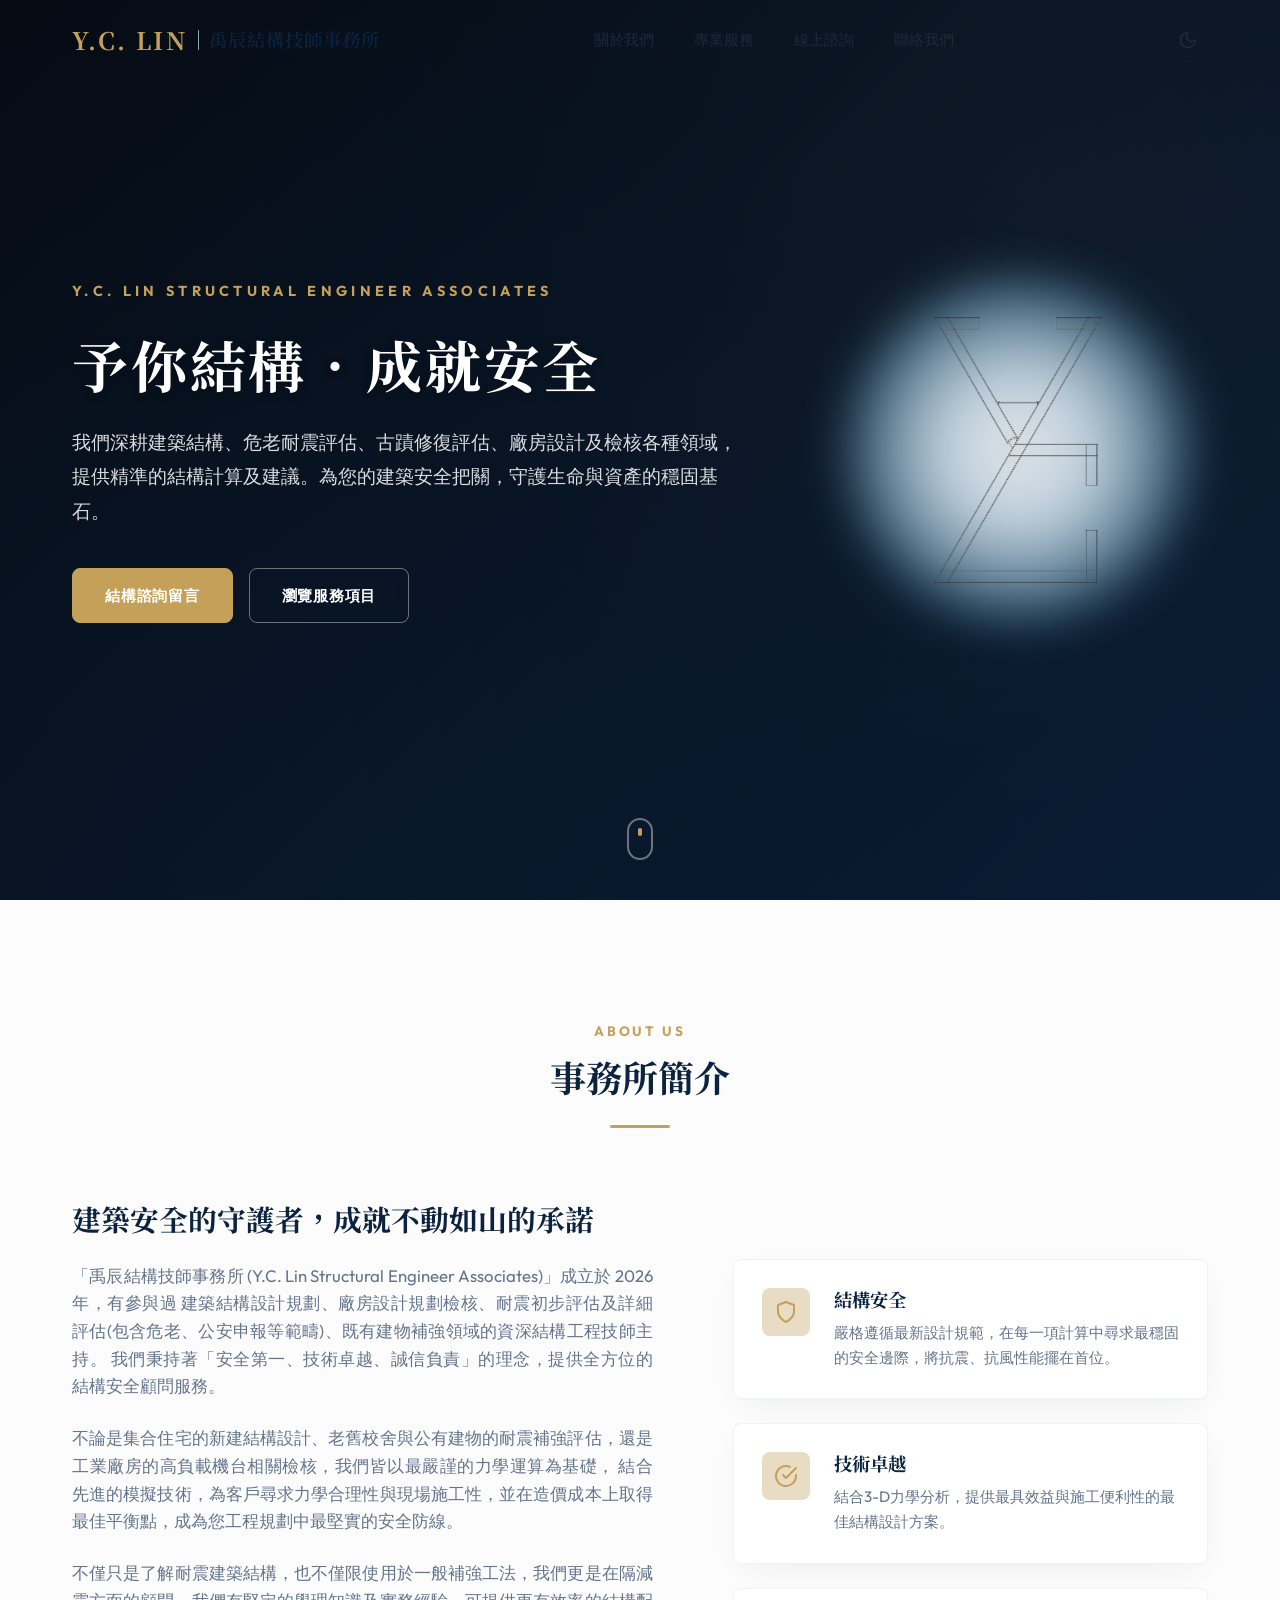
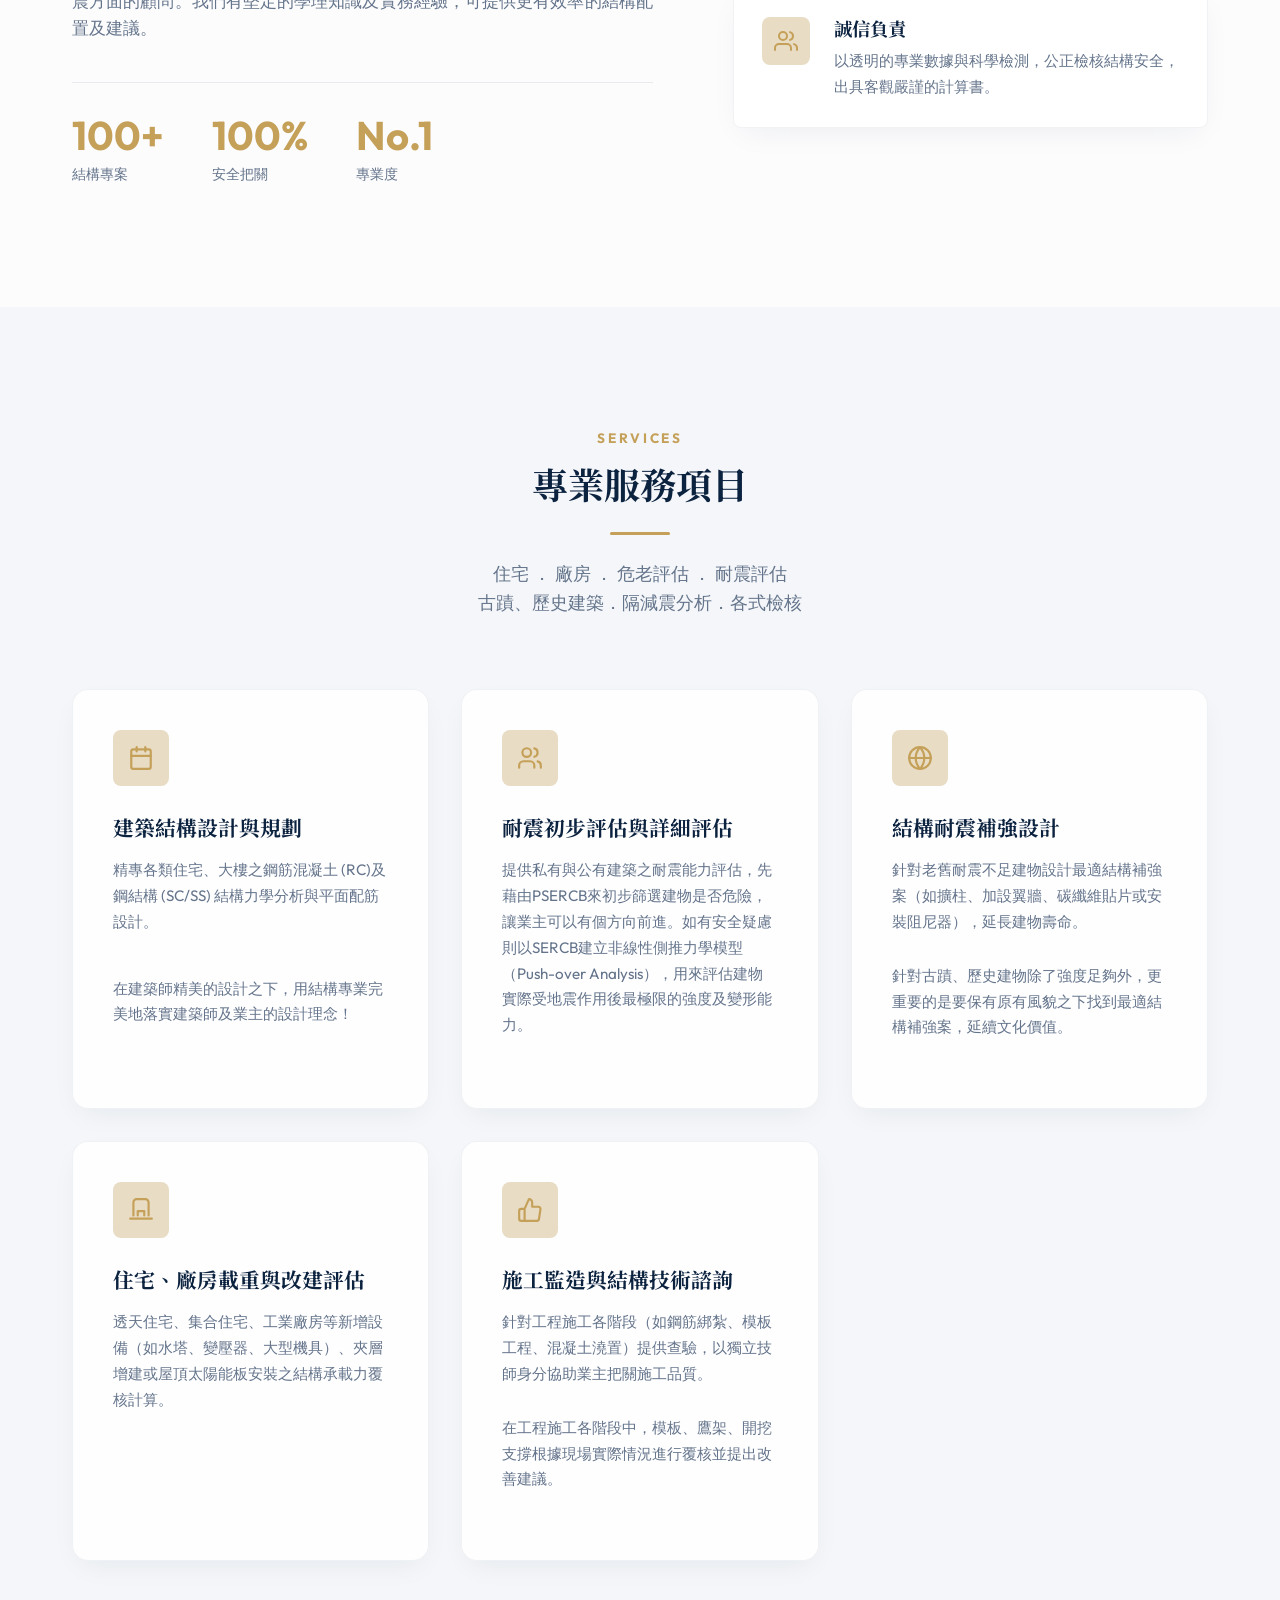
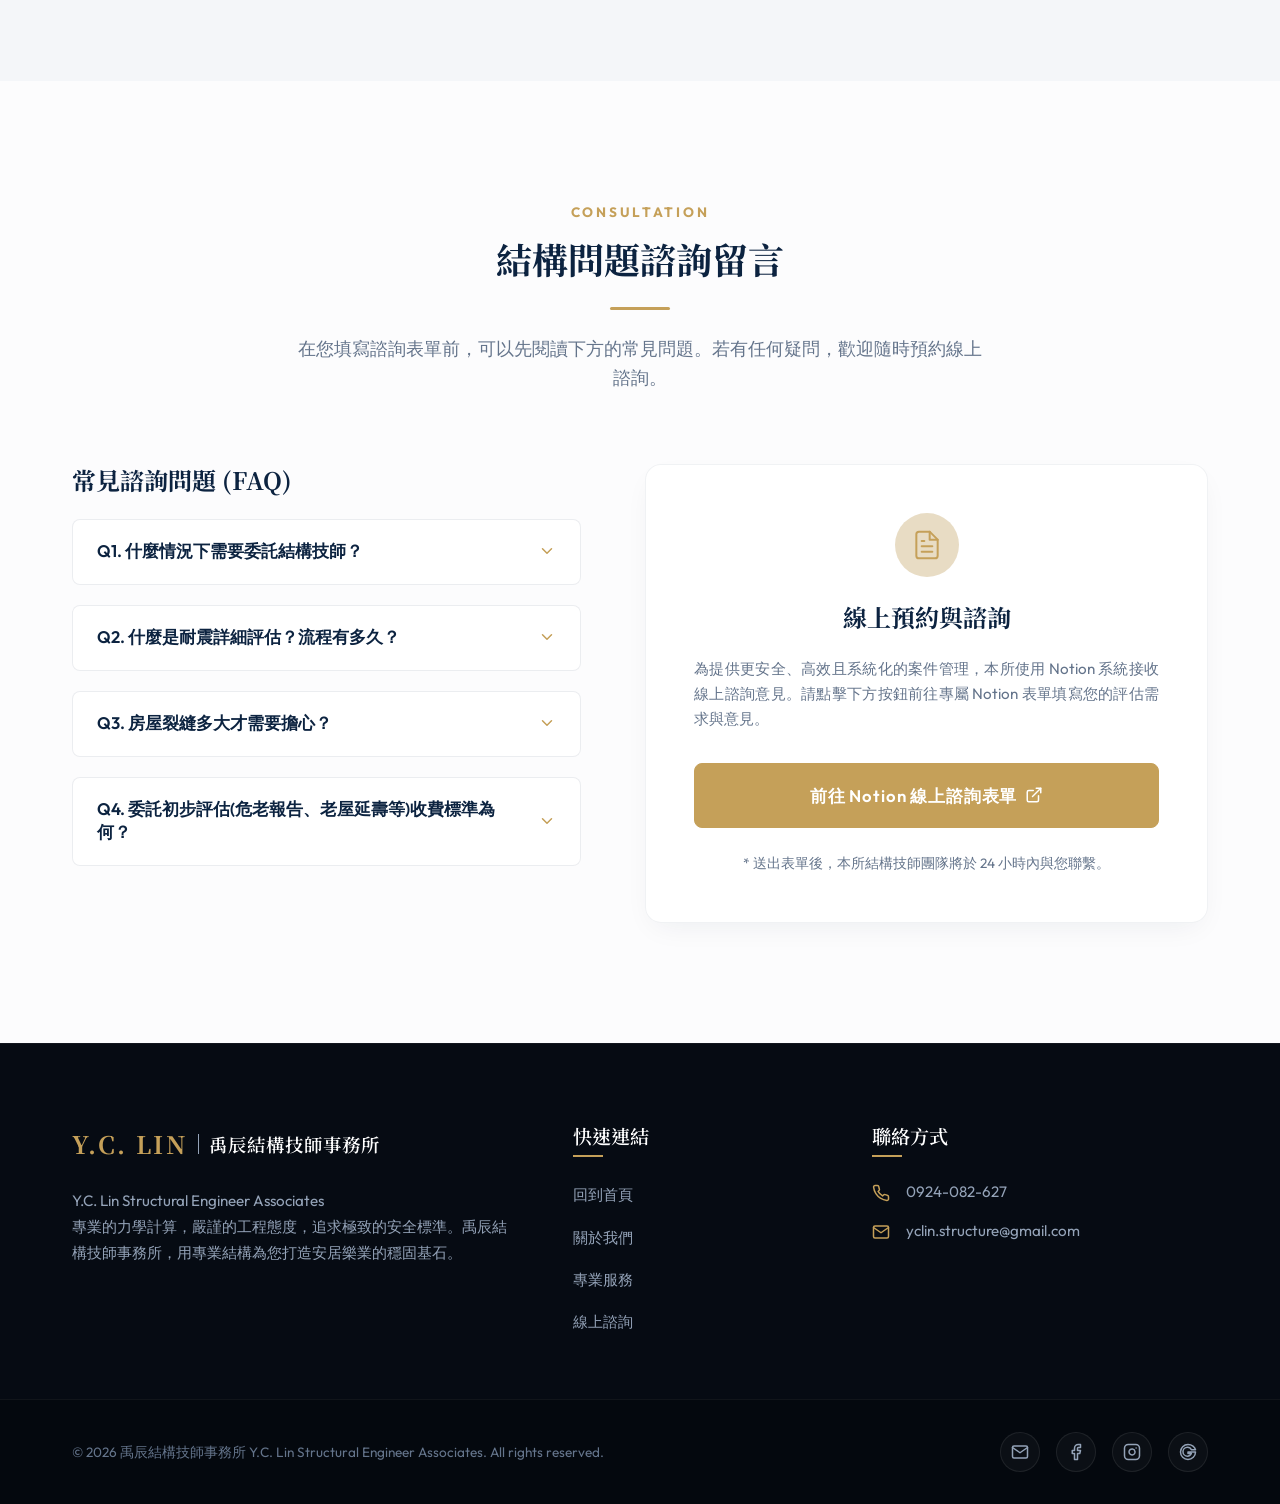
==== commit 71821701: "Update logo image source path in index.html" ====
--- a/index.html
+++ b/index.html
@@ -84,7 +84,7 @@
                     </div>
                 </div>
                 <div class="hero-logo-container scroll-reveal">
-                    <img src="logo.png" alt="禹辰結構技師事務所 Logo" class="hero-logo-img">
+                    <img src="./logo.png" alt="禹辰結構技師事務所 Logo" class="hero-logo-img">
                 </div>
             </div>
             <!-- Scroll Indicator -->
@@ -556,4 +556,4 @@
     <script src="script.js"></script>
 </body>
 
-</html>+</html>
